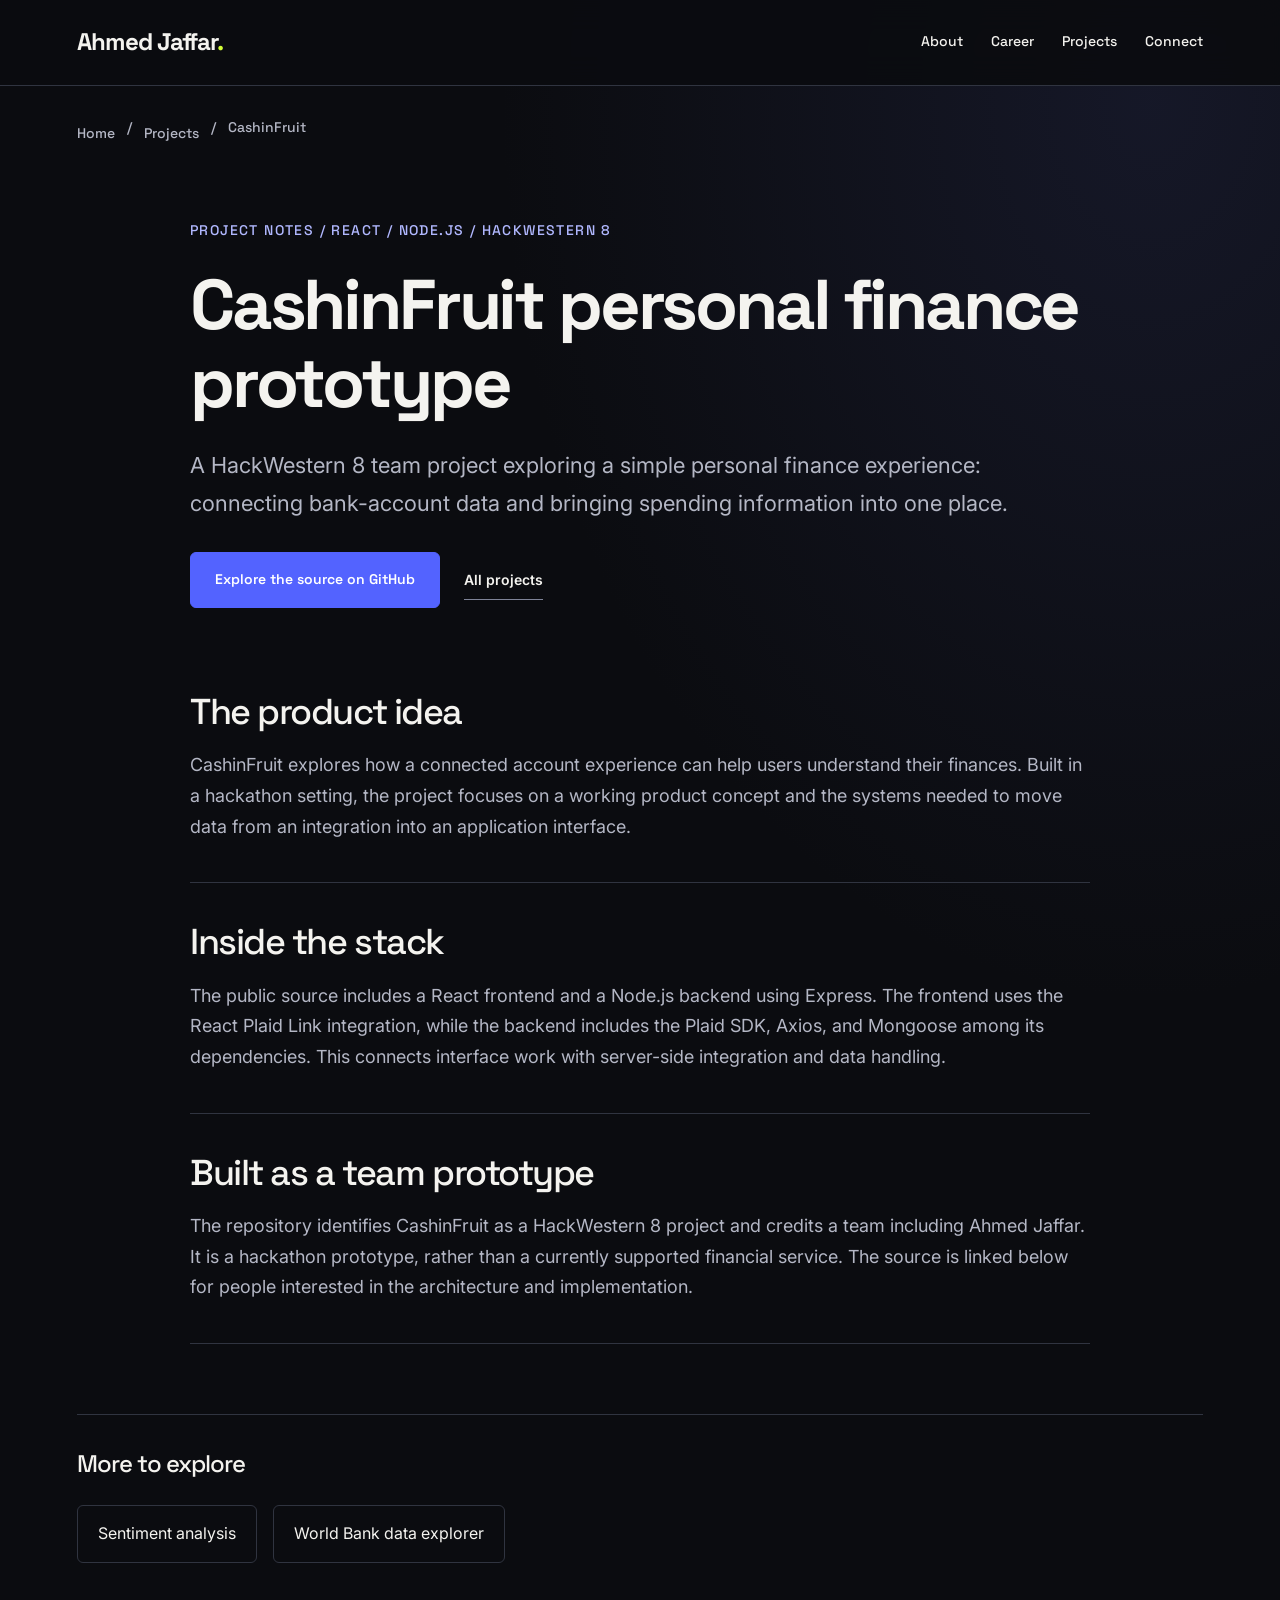
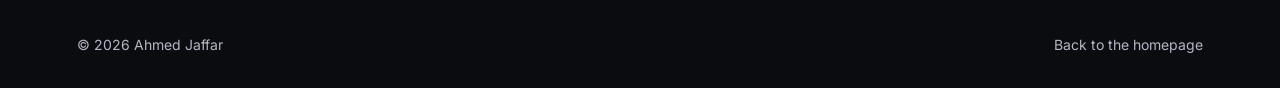
==== projects/cashinfruit/index.html @ 58f618be "Sync published project notes and shareable career timeline" ====
<!doctype html><html lang="en"><head>
<meta charset="utf-8">
<meta name="viewport" content="width=device-width,initial-scale=1">
<title>CashinFruit personal finance prototype | Ahmed Jaffar</title>
<meta name="description" content="Explore CashinFruit, Ahmed Jaffar’s HackWestern 8 team project: a personal finance prototype built with React, Node.js, Express, and Plaid.">
<meta name="theme-color" content="#0b0c10">
<link rel="canonical" href="https://ahmedjaffar.ca/projects/cashinfruit/">

<meta property="og:type" content="website">
<meta property="og:site_name" content="Ahmed Jaffar">
<meta property="og:locale" content="en_CA">
<meta property="og:title" content="CashinFruit personal finance prototype | Ahmed Jaffar">
<meta property="og:description" content="Explore CashinFruit, Ahmed Jaffar’s HackWestern 8 team project: a personal finance prototype built with React, Node.js, Express, and Plaid.">
<meta property="og:url" content="https://ahmedjaffar.ca/projects/cashinfruit/">
<meta property="og:image" content="https://ahmedjaffar.ca/og-image.jpg">
<meta property="og:image:width" content="1200">
<meta property="og:image:height" content="630">
<meta property="og:image:alt" content="Ahmed Jaffar personal website">
<meta name="twitter:image:alt" content="Ahmed Jaffar personal website">
<meta name="twitter:card" content="summary_large_image">
<meta name="twitter:title" content="CashinFruit personal finance prototype | Ahmed Jaffar">
<meta name="twitter:description" content="Explore CashinFruit, Ahmed Jaffar’s HackWestern 8 team project: a personal finance prototype built with React, Node.js, Express, and Plaid.">
<meta name="twitter:image" content="https://ahmedjaffar.ca/og-image.jpg">

<link rel="preconnect" href="https://fonts.googleapis.com">
<link rel="preconnect" href="https://fonts.gstatic.com" crossorigin>
<link rel="stylesheet" href="https://fonts.googleapis.com/css2?family=Space+Grotesk:wght@500;700&family=Inter:wght@400;500;600&display=swap">
<link rel="stylesheet" href="/styles.css">

<link rel="icon" type="image/svg+xml" href="data:image/svg+xml,%3Csvg%20xmlns%3D%22http%3A//www.w3.org/2000/svg%22%20viewBox%3D%220%200%2064%2064%22%3E%3Crect%20width%3D%2264%22%20height%3D%2264%22%20rx%3D%2212%22%20fill%3D%22%23183b38%22/%3E%3Ctext%20x%3D%2232%22%20y%3D%2243%22%20text-anchor%3D%22middle%22%20font-family%3D%22Georgia%22%20font-size%3D%2234%22%20fill%3D%22%23fff%22%3Eaj%3C/text%3E%3C/svg%3E">


<noscript><style>.reveal{opacity:1!important;transform:none!important}</style></noscript>

<script type="application/ld+json">{
  "@context": "https://schema.org",
  "@graph": [
    {
      "@type": "WebPage",
      "@id": "https://ahmedjaffar.ca/projects/cashinfruit/#page",
      "url": "https://ahmedjaffar.ca/projects/cashinfruit/",
      "name": "CashinFruit personal finance prototype | Ahmed Jaffar",
      "description": "Explore CashinFruit, Ahmed Jaffar\u2019s HackWestern 8 team project: a personal finance prototype built with React, Node.js, Express, and Plaid.",
      "inLanguage": "en",
      "isPartOf": {
        "@id": "https://ahmedjaffar.ca/#website"
      },
      "mainEntity": {
        "@id": "https://ahmedjaffar.ca/projects/cashinfruit/#source"
      },
      "breadcrumb": {
        "@id": "https://ahmedjaffar.ca/projects/cashinfruit/#breadcrumbs"
      }
    },
    {
      "@type": "SoftwareSourceCode",
      "@id": "https://ahmedjaffar.ca/projects/cashinfruit/#source",
      "name": "CashinFruit personal finance prototype",
      "description": "A HackWestern 8 team project exploring a simple personal finance experience: connecting bank-account data and bringing spending information into one place.",
      "url": "https://ahmedjaffar.ca/projects/cashinfruit/",
      "codeRepository": "https://github.com/Ajaffar1/CashinFruit",
      "programmingLanguage": "JavaScript"
    },
    {
      "@type": "BreadcrumbList",
      "@id": "https://ahmedjaffar.ca/projects/cashinfruit/#breadcrumbs",
      "itemListElement": [
        {
          "@type": "ListItem",
          "position": 1,
          "name": "Ahmed Jaffar",
          "item": "https://ahmedjaffar.ca/"
        },
        {
          "@type": "ListItem",
          "position": 2,
          "name": "CashinFruit",
          "item": "https://ahmedjaffar.ca/projects/cashinfruit/"
        }
      ]
    }
  ]
}</script></head><body class="project-page">
<a class="skip" href="#main-content">Skip to content</a>
<header class="site-header"><a class="brand" href="/">Ahmed Jaffar<span>.</span></a><nav aria-label="Main navigation"><a href="/#about">About</a><a href="/#work">Career</a><a href="/#projects">Projects</a><a href="/#connect">Connect</a></nav></header>
<main id="main-content"><nav class="breadcrumbs" aria-label="Breadcrumb"><a href="/">Home</a><span aria-hidden="true">/</span><a href="/#projects">Projects</a><span aria-hidden="true">/</span><span aria-current="page">CashinFruit</span></nav>
<article class="project-detail"><div class="eyebrow">Project notes / React / Node.js / HackWestern 8</div><h1>CashinFruit personal finance prototype</h1><p class="project-lead">A HackWestern 8 team project exploring a simple personal finance experience: connecting bank-account data and bringing spending information into one place.</p><div class="actions"><a class="button" href="https://github.com/Ajaffar1/CashinFruit" target="_blank" rel="noopener">Explore the source on GitHub</a><a href="/#projects">All projects</a></div><section class="project-note"><h2>The product idea</h2><p>CashinFruit explores how a connected account experience can help users understand their finances. Built in a hackathon setting, the project focuses on a working product concept and the systems needed to move data from an integration into an application interface.</p></section><section class="project-note"><h2>Inside the stack</h2><p>The public source includes a React frontend and a Node.js backend using Express. The frontend uses the React Plaid Link integration, while the backend includes the Plaid SDK, Axios, and Mongoose among its dependencies. This connects interface work with server-side integration and data handling.</p></section><section class="project-note"><h2>Built as a team prototype</h2><p>The repository identifies CashinFruit as a HackWestern 8 project and credits a team including Ahmed Jaffar. It is a hackathon prototype, rather than a currently supported financial service. The source is linked below for people interested in the architecture and implementation.</p></section></article>
<aside class="related-projects" aria-label="More project notes"><h2>More to explore</h2><div><a href="/projects/sentiment-analysis/">Sentiment analysis</a><a href="/projects/world-bank-data-explorer/">World Bank data explorer</a></div></aside></main><footer><span>© 2026 Ahmed Jaffar</span><a href="/">Back to the homepage</a></footer></body></html>
---- styles.css ----
:root{--ink:#f4f3ef;--paper:#0b0c10;--muted:#b4b7c5;--line:#303440;--blue:#5363ff;--lime:#d4ff38;--panel:#151821}*{box-sizing:border-box}html{scroll-behavior:smooth;scroll-padding-top:110px}body{margin:0;background:var(--paper);color:var(--ink);font:1rem/1.7 Inter,Arial,sans-serif;background-image:radial-gradient(ellipse at 90% 6%,#25294b66,transparent 40%)}[hidden]{display:none!important}a{color:inherit;text-decoration:none}button{font:inherit;cursor:pointer}a:focus-visible,button:focus-visible,summary:focus-visible{outline:3px solid var(--lime);outline-offset:5px}header,main,footer{max-width:1440px;margin:auto;padding-inline:6%}.site-header{position:sticky;top:0;z-index:20;background:#0b0c10f2;backdrop-filter:blur(16px);display:flex;justify-content:space-between;align-items:center;gap:24px;padding-block:22px;border-bottom:1px solid var(--line)}.brand,h1,h2,h3,.chapter-year,.chapter-title,.eyebrow,.hero-tag,nav,.button{font-family:'Space Grotesk',Inter,Arial,sans-serif}.brand{font-weight:700;font-size:1.5rem;letter-spacing:-1px}.brand span{color:var(--lime)}nav{display:flex;gap:28px;font-size:.875rem;font-weight:500}nav a{padding-block:6px;border-bottom:2px solid transparent;transition:color .2s,border-color .2s}nav a:hover,nav a[aria-current]{color:var(--lime);border-color:var(--lime)}.hero{display:grid;grid-template-columns:1.4fr 1fr;gap:64px;align-items:center;padding-block:76px 90px}.hero>div{min-width:0}.eyebrow{font-size:.875rem;text-transform:uppercase;letter-spacing:.1em;color:#b1b8ff;font-weight:500}.dot{display:none}h1{font-size:clamp(5rem,10vw,9rem);font-weight:700;line-height:.97;letter-spacing:-.06em;margin:26px 0 32px}h1 em{font-style:normal;color:var(--lime);text-shadow:3px 3px 0 #3545bb}.hero-tag{display:inline-block;color:var(--lime);font-size:1rem;border-left:2px solid var(--lime);padding-left:12px;margin-bottom:20px}.intro{max-width:540px;color:var(--muted);font-size:1.125rem;line-height:1.8}.actions{display:flex;flex-wrap:wrap;gap:24px;align-items:center;margin-top:30px;font-size:.875rem;font-weight:600}.actions>a:not(.button){padding-block:8px;border-bottom:1px solid #7e8397}.button{display:inline-block;background:var(--blue);color:#fff;padding:15px 24px;border:1px solid var(--blue);border-radius:6px;transition:transform .2s,box-shadow .2s}.button:hover{transform:translateY(-3px);box-shadow:0 10px 28px #5263ff44}.portrait{position:relative;background:#181b24;border:1px solid #464b5e;padding:12px;transform:rotate(2deg);box-shadow:12px 12px 0 #5363ff;margin-right:12px}.portrait:before{content:'';position:absolute;inset:-12px 12px 12px -12px;border:1px solid #d4ff3855;z-index:-1;transform:rotate(-4deg)}.portrait img{display:block;width:100%;height:auto;aspect-ratio:4/5;object-fit:cover;object-position:center 30%}.caption{padding:16px 4px 4px;display:flex;justify-content:space-between;gap:12px;align-items:center;font-size:.75rem;line-height:1.5;color:var(--muted)}.caption strong{color:var(--ink);font-size:1.125rem;display:block}.strip{border-block:1px solid var(--line);display:flex;justify-content:space-between;align-items:center;flex-wrap:wrap;gap:20px;padding:28px 0;font-size:.875rem;letter-spacing:.12em}.strip span:nth-child(even){font-size:1.5rem;color:var(--lime)}section{padding:90px 0;border-bottom:1px solid var(--line);scroll-margin-top:24px}.section-head{display:grid;grid-template-columns:1fr 2.2fr;gap:60px}.section-head>.eyebrow{padding-top:8px}h2{font-size:clamp(2.375rem,4.4vw,4rem);font-weight:500;line-height:1.1;letter-spacing:-.04em;margin:0 0 28px}p{margin-top:0}.section-copy{color:var(--muted);font-size:1.125rem;max-width:750px}.areas{display:grid;grid-template-columns:repeat(3,1fr);gap:20px;margin-top:44px}.area{padding:28px;background:var(--panel);border:1px solid #343a4b;border-radius:8px;transition:transform .2s,border-color .2s}.area:nth-child(2){background:#1d1723;border-color:#483348}.area:nth-child(3){background:#171e16;border-color:#364432}.area:hover{transform:translateY(-4px);border-color:var(--lime)}.num{font-size:.875rem;color:var(--lime)}h3{font-size:1.5rem;line-height:1.3;font-weight:500;margin:25px 0 14px}.area p{color:var(--muted);margin-bottom:0}.timeline-tools,.project-tools{display:flex;justify-content:space-between;align-items:center;gap:20px;flex-wrap:wrap;margin-top:40px}.year-nav,.project-filters{display:flex;flex-wrap:wrap;gap:8px}.timeline-tools button,.project-filters button{padding:10px 16px;font-size:.875rem;background:var(--panel);color:var(--muted);border:1px solid #444b60;border-radius:6px;transition:background .2s,color .2s}.timeline-tools button:hover,.project-filters button:hover{border-color:var(--lime);color:var(--ink)}.year-nav button[aria-expanded="true"],.project-filters button[aria-pressed="true"]{background:var(--lime);color:var(--paper);border-color:var(--lime)}.timeline-tools .expand-timeline{background:transparent;color:var(--ink)}.timeline{margin-top:24px;position:relative}.chapter{border-top:1px solid var(--line);scroll-margin-top:120px}.chapter:last-child{border-bottom:1px solid var(--line)}.chapter summary{display:grid;grid-template-columns:140px 1fr 40px;gap:24px;align-items:center;padding:30px 20px;cursor:pointer;list-style:none;border-radius:4px}.chapter summary::-webkit-details-marker{display:none}.chapter summary:hover{background:#181d2a}.chapter-year{font-size:1.75rem;color:#939bb5;font-weight:500}.chapter-year>span{display:block;width:fit-content;font-size:.75rem;letter-spacing:.05em;padding:2px 8px;margin-top:6px;background:var(--lime);color:var(--paper);border-radius:3px}.chapter-title{font-size:1.75rem;font-weight:500;line-height:1.3;letter-spacing:-.025em}.chapter-title small{display:block;font:400 .875rem/1.7 Inter,Arial,sans-serif;color:var(--muted);margin-top:8px}.chapter-toggle{font-size:1.875rem;color:var(--lime);text-align:center;transition:transform .2s}.chapter[open]{background:#111622;border-left:2px solid var(--lime)}.chapter[open] .chapter-year{color:var(--lime)}.chapter[open] .chapter-toggle{transform:rotate(45deg)}.chapter-body{margin-left:184px;padding:0 48px 30px 0;max-width:880px;color:#c2c6d3;font-size:1.0625rem}.chapter-tags{display:flex;gap:8px;flex-wrap:wrap}.chapter-tags span{font-size:.875rem;color:#bec6ff;border:1px solid #394365;border-radius:4px;padding:4px 10px}.project-count{font-size:.875rem;color:var(--muted);margin:0}.projects{margin-top:22px}.project{display:grid;grid-template-columns:40px 1fr 75px;gap:20px;align-items:center;border-top:1px solid var(--line);padding:30px 16px;transition:background .2s}.project:last-child{border-bottom:1px solid var(--line)}.project:hover{background:#161d2a}.project h3{margin:7px 0 0;font-size:1.75rem;letter-spacing:-.025em}.project-stack{color:#a7b1e1;font-size:.875rem}.project p{font-size:1rem;color:var(--muted);margin:8px 0 0;max-width:700px}.project-cta{font-size:.875rem;color:var(--lime)}.contact{background:linear-gradient(120deg,#303dde,#4454ed);color:white;padding:60px;margin:75px 0 35px;border:1px solid #7782ff;border-radius:8px 60px 8px 8px;box-shadow:8px 8px 0 var(--lime)}.contact .eyebrow{color:var(--lime)}.contact .button{background:var(--lime);color:var(--paper);border-color:var(--lime)}.contact h2{font-size:clamp(2.5rem,5vw,4.5rem);margin-top:24px;max-width:900px}.contact p{color:#e6e9ff;font-size:1.125rem}footer{font-size:.875rem;color:var(--muted);display:flex;justify-content:space-between;gap:24px;padding-block:10px 32px}.skip{position:absolute;left:-9999px}.skip:focus{left:20px;top:10px;z-index:50;background:var(--paper);padding:12px}.reveal{opacity:1}.reveal.in-view{animation:revealIn .55s ease}@keyframes revealIn{from{transform:translateY(16px)}to{transform:translateY(0)}}@media(max-width:900px){.hero{gap:32px}.section-head{grid-template-columns:1fr;gap:24px}.areas{gap:14px}.area{padding:24px}}@media(max-width:640px){.site-header{flex-wrap:wrap;gap:12px;padding-block:15px}.brand{font-size:1.25rem}nav{gap:20px}html{scroll-padding-top:130px}.hero{grid-template-columns:1fr;padding-block:42px 60px;gap:32px}h1{font-size:clamp(4.75rem,22vw,7.5rem)}.portrait{max-width:350px;width:90%;margin:14px auto;box-shadow:8px 8px 0 var(--blue)}.strip{justify-content:center;gap:12px;font-size:.875rem;letter-spacing:0}.strip span:nth-child(even){font-size:1rem}section{padding-block:56px}.areas{grid-template-columns:1fr}.chapter summary{grid-template-columns:64px 1fr 24px;gap:12px;padding:24px 10px}.chapter-year,.chapter-title{font-size:1.375rem}.chapter-body{margin-left:86px;padding:0 18px 28px 0;font-size:1rem}.chapter{scroll-margin-top:145px}.chapter-tags span{font-size:.875rem}.project{grid-template-columns:24px 1fr;gap:12px}.project-cta{grid-column:2}.project h3{font-size:1.375rem;overflow-wrap:anywhere}.timeline-tools,.project-tools{margin-top:26px;gap:14px}.contact{padding:30px 24px;margin-top:48px;border-radius:6px 36px 6px 6px;box-shadow:5px 5px 0 var(--lime)}.contact h2{font-size:2.5rem}.actions{gap:18px}footer{flex-wrap:wrap}}
@media(prefers-reduced-motion:reduce){html{scroll-behavior:auto}*,*:before,*:after{transition:none!important;animation:none!important}}
/* Keep enlarged text within the viewport without clipping content. */
nav{flex-wrap:wrap}.section-head>*{min-width:0}.chapter-title{min-width:0;overflow-wrap:anywhere}.chapter-toggle{line-height:1}h2,.eyebrow{overflow-wrap:anywhere}@media(max-width:640px){h1{font-size:clamp(3rem,22vw,7.5rem)}}
.reading-progress{position:fixed;top:0;left:0;right:0;height:3px;z-index:30;pointer-events:none}.reading-progress span{display:block;height:100%;background:var(--lime);transform:scaleX(0);transform-origin:left}.area{position:relative;overflow:hidden}.area:before{content:'';position:absolute;inset:0;pointer-events:none;background:radial-gradient(240px circle at var(--pointer-x,50%) var(--pointer-y,0%),#d4ff3814,transparent 70%);opacity:0;transition:opacity .2s}.area:hover:before{opacity:1}.project{position:relative}.project:before{content:'';position:absolute;inset:12px auto 12px 0;width:2px;background:var(--lime);transform:scaleY(0);transition:transform .2s}.project:hover:before,.project:focus-visible:before{transform:scaleY(1)}.project-cta{width:95px}.chapter-permalink{display:inline-block;font-size:.875rem;color:#aeb9fa;margin-top:20px;border-bottom:1px solid #414b70}.chapter-permalink:hover{color:var(--lime)}.year-nav button{min-width:66px}.project-detail{max-width:900px;margin:0 auto 70px}.breadcrumbs{display:flex;gap:12px;flex-wrap:wrap;padding-block:30px;font-size:.875rem;color:var(--muted)}.breadcrumbs a:hover{color:var(--lime)}.project-detail>.eyebrow{margin-top:35px}.project-detail h1{font-size:clamp(2.5rem,5.5vw,5rem);letter-spacing:-.045em;line-height:1.1;overflow-wrap:anywhere;margin-block:25px}.project-lead{font-size:clamp(1.125rem,1.8vw,1.375rem);color:var(--muted);max-width:830px}.project-note{padding-block:40px}.project-note:first-of-type{margin-top:45px}.project-note h2{font-size:clamp(1.75rem,3vw,2.25rem);margin-bottom:18px}.project-note p{font-size:1.125rem;color:var(--muted);margin-bottom:0}.related-projects{border-top:1px solid var(--line);padding-block:36px 60px}.related-projects h2{font-size:1.5rem}.related-projects>div{display:flex;flex-wrap:wrap;gap:16px}.related-projects a{border:1px solid var(--line);padding:14px 20px;border-radius:6px;font-size:1rem}.related-projects a:hover{border-color:var(--lime);color:var(--lime)}@media(max-width:640px){.project-detail{margin-bottom:40px}.project-detail>.eyebrow{margin-top:10px}.project-detail h1{font-size:clamp(2rem,8vw,3.5rem)}.project-note{padding-block:32px}.project-cta{width:auto}.year-nav{gap:6px}.year-nav button{min-width:0;padding:10px 14px}.breadcrumbs{row-gap:8px}}@media(prefers-reduced-motion:reduce){.area:before{display:none}}
@media(min-width:641px){.project{grid-template-columns:40px 1fr 105px}}
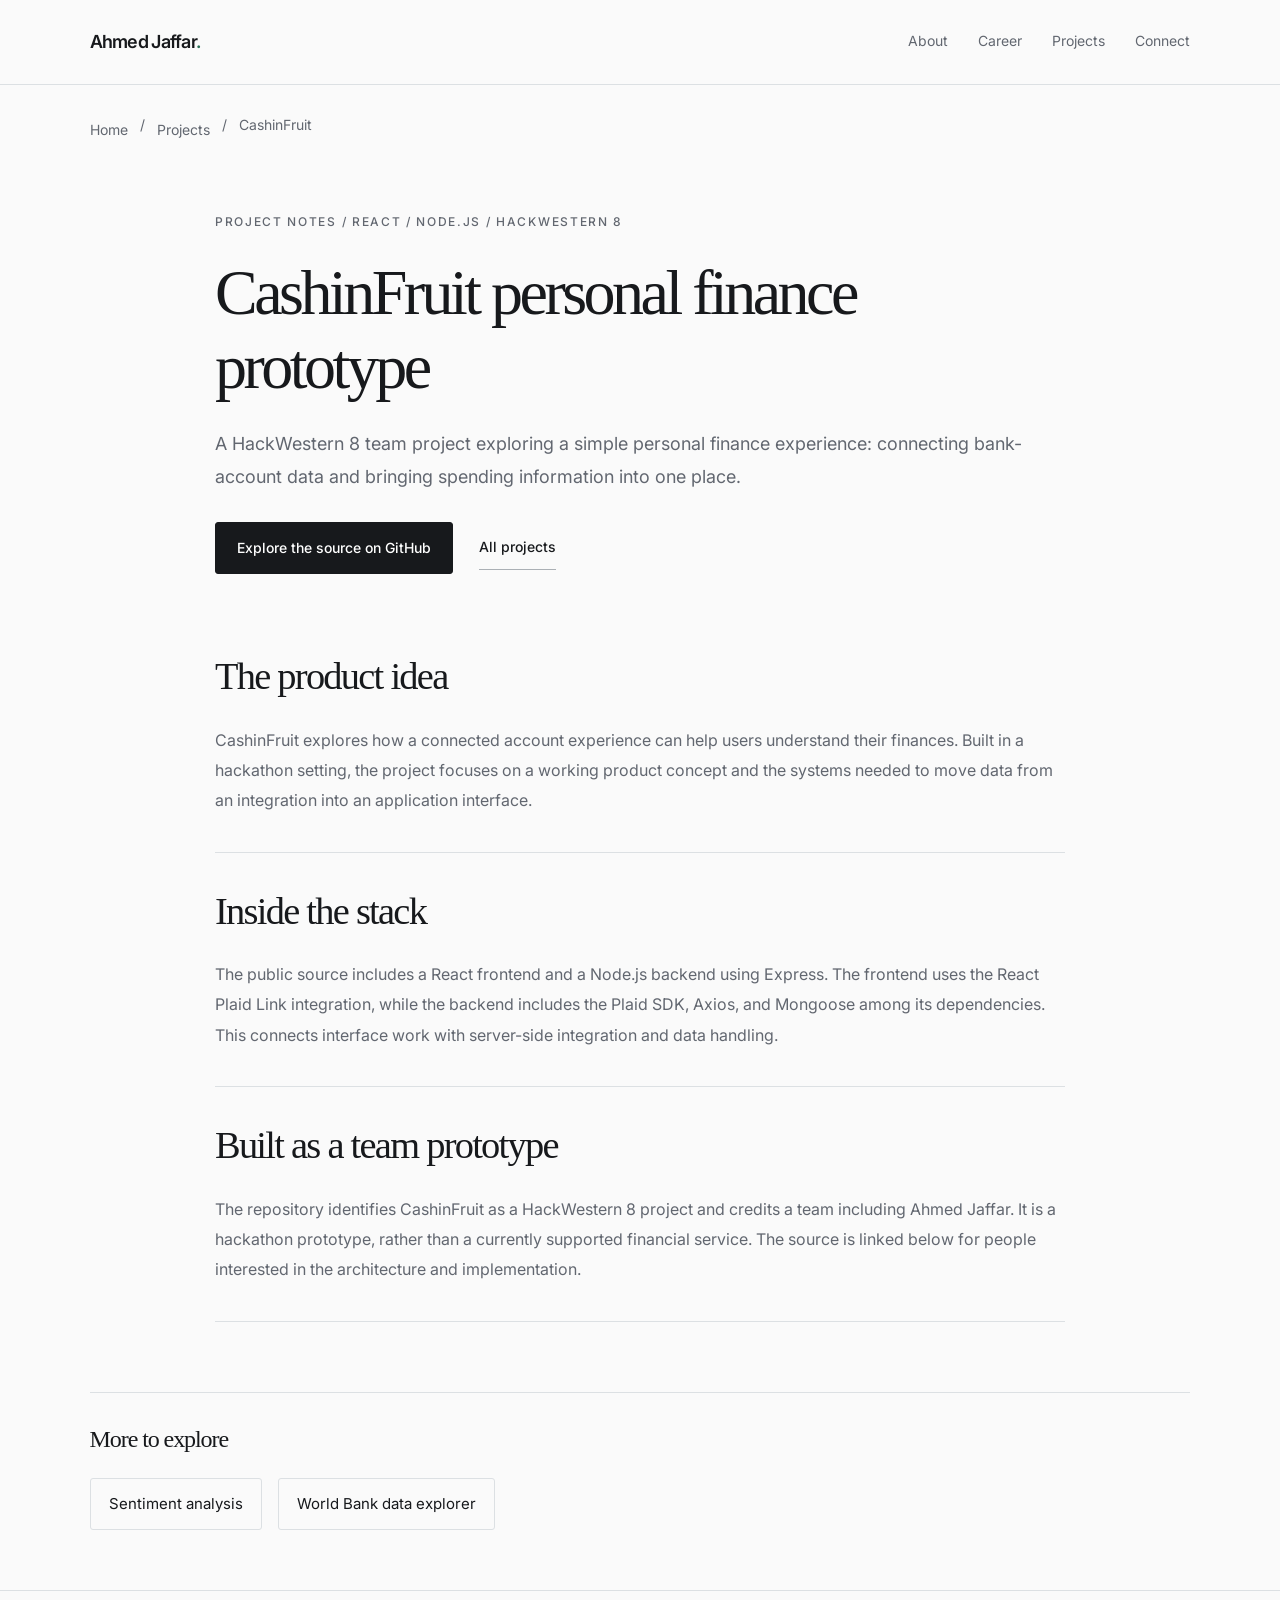
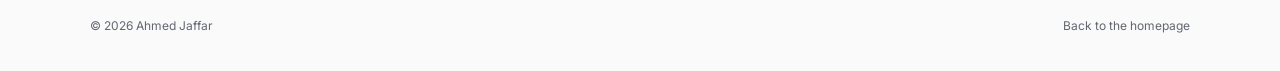
==== commit badf37f0: "Sync published cohesive editorial website redesign" ====
--- a/projects/cashinfruit/index.html
+++ b/projects/cashinfruit/index.html
@@ -3,7 +3,7 @@
 <meta name="viewport" content="width=device-width,initial-scale=1">
 <title>CashinFruit personal finance prototype | Ahmed Jaffar</title>
 <meta name="description" content="Explore CashinFruit, Ahmed Jaffar’s HackWestern 8 team project: a personal finance prototype built with React, Node.js, Express, and Plaid.">
-<meta name="theme-color" content="#0b0c10">
+<meta name="theme-color" content="#fafafa">
 <link rel="canonical" href="https://ahmedjaffar.ca/projects/cashinfruit/">
 
 <meta property="og:type" content="website">
@@ -27,7 +27,10 @@
 <link rel="stylesheet" href="https://fonts.googleapis.com/css2?family=Space+Grotesk:wght@500;700&family=Inter:wght@400;500;600&display=swap">
 <link rel="stylesheet" href="/styles.css">
 
-<link rel="icon" type="image/svg+xml" href="data:image/svg+xml,%3Csvg%20xmlns%3D%22http%3A//www.w3.org/2000/svg%22%20viewBox%3D%220%200%2064%2064%22%3E%3Crect%20width%3D%2264%22%20height%3D%2264%22%20rx%3D%2212%22%20fill%3D%22%23183b38%22/%3E%3Ctext%20x%3D%2232%22%20y%3D%2243%22%20text-anchor%3D%22middle%22%20font-family%3D%22Georgia%22%20font-size%3D%2234%22%20fill%3D%22%23fff%22%3Eaj%3C/text%3E%3C/svg%3E">
+<link rel="icon" href="/favicon.ico" sizes="any">
+<link rel="icon" type="image/svg+xml" href="/favicon.svg">
+<link rel="icon" type="image/png" sizes="96x96" href="/favicon-96.png">
+<link rel="apple-touch-icon" sizes="180x180" href="/apple-touch-icon.png">
 
 
 <noscript><style>.reveal{opacity:1!important;transform:none!important}</style></noscript>
--- a/styles.css
+++ b/styles.css
@@ -1,6 +1,3 @@
-:root{--ink:#f4f3ef;--paper:#0b0c10;--muted:#b4b7c5;--line:#303440;--blue:#5363ff;--lime:#d4ff38;--panel:#151821}*{box-sizing:border-box}html{scroll-behavior:smooth;scroll-padding-top:110px}body{margin:0;background:var(--paper);color:var(--ink);font:1rem/1.7 Inter,Arial,sans-serif;background-image:radial-gradient(ellipse at 90% 6%,#25294b66,transparent 40%)}[hidden]{display:none!important}a{color:inherit;text-decoration:none}button{font:inherit;cursor:pointer}a:focus-visible,button:focus-visible,summary:focus-visible{outline:3px solid var(--lime);outline-offset:5px}header,main,footer{max-width:1440px;margin:auto;padding-inline:6%}.site-header{position:sticky;top:0;z-index:20;background:#0b0c10f2;backdrop-filter:blur(16px);display:flex;justify-content:space-between;align-items:center;gap:24px;padding-block:22px;border-bottom:1px solid var(--line)}.brand,h1,h2,h3,.chapter-year,.chapter-title,.eyebrow,.hero-tag,nav,.button{font-family:'Space Grotesk',Inter,Arial,sans-serif}.brand{font-weight:700;font-size:1.5rem;letter-spacing:-1px}.brand span{color:var(--lime)}nav{display:flex;gap:28px;font-size:.875rem;font-weight:500}nav a{padding-block:6px;border-bottom:2px solid transparent;transition:color .2s,border-color .2s}nav a:hover,nav a[aria-current]{color:var(--lime);border-color:var(--lime)}.hero{display:grid;grid-template-columns:1.4fr 1fr;gap:64px;align-items:center;padding-block:76px 90px}.hero>div{min-width:0}.eyebrow{font-size:.875rem;text-transform:uppercase;letter-spacing:.1em;color:#b1b8ff;font-weight:500}.dot{display:none}h1{font-size:clamp(5rem,10vw,9rem);font-weight:700;line-height:.97;letter-spacing:-.06em;margin:26px 0 32px}h1 em{font-style:normal;color:var(--lime);text-shadow:3px 3px 0 #3545bb}.hero-tag{display:inline-block;color:var(--lime);font-size:1rem;border-left:2px solid var(--lime);padding-left:12px;margin-bottom:20px}.intro{max-width:540px;color:var(--muted);font-size:1.125rem;line-height:1.8}.actions{display:flex;flex-wrap:wrap;gap:24px;align-items:center;margin-top:30px;font-size:.875rem;font-weight:600}.actions>a:not(.button){padding-block:8px;border-bottom:1px solid #7e8397}.button{display:inline-block;background:var(--blue);color:#fff;padding:15px 24px;border:1px solid var(--blue);border-radius:6px;transition:transform .2s,box-shadow .2s}.button:hover{transform:translateY(-3px);box-shadow:0 10px 28px #5263ff44}.portrait{position:relative;background:#181b24;border:1px solid #464b5e;padding:12px;transform:rotate(2deg);box-shadow:12px 12px 0 #5363ff;margin-right:12px}.portrait:before{content:'';position:absolute;inset:-12px 12px 12px -12px;border:1px solid #d4ff3855;z-index:-1;transform:rotate(-4deg)}.portrait img{display:block;width:100%;height:auto;aspect-ratio:4/5;object-fit:cover;object-position:center 30%}.caption{padding:16px 4px 4px;display:flex;justify-content:space-between;gap:12px;align-items:center;font-size:.75rem;line-height:1.5;color:var(--muted)}.caption strong{color:var(--ink);font-size:1.125rem;display:block}.strip{border-block:1px solid var(--line);display:flex;justify-content:space-between;align-items:center;flex-wrap:wrap;gap:20px;padding:28px 0;font-size:.875rem;letter-spacing:.12em}.strip span:nth-child(even){font-size:1.5rem;color:var(--lime)}section{padding:90px 0;border-bottom:1px solid var(--line);scroll-margin-top:24px}.section-head{display:grid;grid-template-columns:1fr 2.2fr;gap:60px}.section-head>.eyebrow{padding-top:8px}h2{font-size:clamp(2.375rem,4.4vw,4rem);font-weight:500;line-height:1.1;letter-spacing:-.04em;margin:0 0 28px}p{margin-top:0}.section-copy{color:var(--muted);font-size:1.125rem;max-width:750px}.areas{display:grid;grid-template-columns:repeat(3,1fr);gap:20px;margin-top:44px}.area{padding:28px;background:var(--panel);border:1px solid #343a4b;border-radius:8px;transition:transform .2s,border-color .2s}.area:nth-child(2){background:#1d1723;border-color:#483348}.area:nth-child(3){background:#171e16;border-color:#364432}.area:hover{transform:translateY(-4px);border-color:var(--lime)}.num{font-size:.875rem;color:var(--lime)}h3{font-size:1.5rem;line-height:1.3;font-weight:500;margin:25px 0 14px}.area p{color:var(--muted);margin-bottom:0}.timeline-tools,.project-tools{display:flex;justify-content:space-between;align-items:center;gap:20px;flex-wrap:wrap;margin-top:40px}.year-nav,.project-filters{display:flex;flex-wrap:wrap;gap:8px}.timeline-tools button,.project-filters button{padding:10px 16px;font-size:.875rem;background:var(--panel);color:var(--muted);border:1px solid #444b60;border-radius:6px;transition:background .2s,color .2s}.timeline-tools button:hover,.project-filters button:hover{border-color:var(--lime);color:var(--ink)}.year-nav button[aria-expanded="true"],.project-filters button[aria-pressed="true"]{background:var(--lime);color:var(--paper);border-color:var(--lime)}.timeline-tools .expand-timeline{background:transparent;color:var(--ink)}.timeline{margin-top:24px;position:relative}.chapter{border-top:1px solid var(--line);scroll-margin-top:120px}.chapter:last-child{border-bottom:1px solid var(--line)}.chapter summary{display:grid;grid-template-columns:140px 1fr 40px;gap:24px;align-items:center;padding:30px 20px;cursor:pointer;list-style:none;border-radius:4px}.chapter summary::-webkit-details-marker{display:none}.chapter summary:hover{background:#181d2a}.chapter-year{font-size:1.75rem;color:#939bb5;font-weight:500}.chapter-year>span{display:block;width:fit-content;font-size:.75rem;letter-spacing:.05em;padding:2px 8px;margin-top:6px;background:var(--lime);color:var(--paper);border-radius:3px}.chapter-title{font-size:1.75rem;font-weight:500;line-height:1.3;letter-spacing:-.025em}.chapter-title small{display:block;font:400 .875rem/1.7 Inter,Arial,sans-serif;color:var(--muted);margin-top:8px}.chapter-toggle{font-size:1.875rem;color:var(--lime);text-align:center;transition:transform .2s}.chapter[open]{background:#111622;border-left:2px solid var(--lime)}.chapter[open] .chapter-year{color:var(--lime)}.chapter[open] .chapter-toggle{transform:rotate(45deg)}.chapter-body{margin-left:184px;padding:0 48px 30px 0;max-width:880px;color:#c2c6d3;font-size:1.0625rem}.chapter-tags{display:flex;gap:8px;flex-wrap:wrap}.chapter-tags span{font-size:.875rem;color:#bec6ff;border:1px solid #394365;border-radius:4px;padding:4px 10px}.project-count{font-size:.875rem;color:var(--muted);margin:0}.projects{margin-top:22px}.project{display:grid;grid-template-columns:40px 1fr 75px;gap:20px;align-items:center;border-top:1px solid var(--line);padding:30px 16px;transition:background .2s}.project:last-child{border-bottom:1px solid var(--line)}.project:hover{background:#161d2a}.project h3{margin:7px 0 0;font-size:1.75rem;letter-spacing:-.025em}.project-stack{color:#a7b1e1;font-size:.875rem}.project p{font-size:1rem;color:var(--muted);margin:8px 0 0;max-width:700px}.project-cta{font-size:.875rem;color:var(--lime)}.contact{background:linear-gradient(120deg,#303dde,#4454ed);color:white;padding:60px;margin:75px 0 35px;border:1px solid #7782ff;border-radius:8px 60px 8px 8px;box-shadow:8px 8px 0 var(--lime)}.contact .eyebrow{color:var(--lime)}.contact .button{background:var(--lime);color:var(--paper);border-color:var(--lime)}.contact h2{font-size:clamp(2.5rem,5vw,4.5rem);margin-top:24px;max-width:900px}.contact p{color:#e6e9ff;font-size:1.125rem}footer{font-size:.875rem;color:var(--muted);display:flex;justify-content:space-between;gap:24px;padding-block:10px 32px}.skip{position:absolute;left:-9999px}.skip:focus{left:20px;top:10px;z-index:50;background:var(--paper);padding:12px}.reveal{opacity:1}.reveal.in-view{animation:revealIn .55s ease}@keyframes revealIn{from{transform:translateY(16px)}to{transform:translateY(0)}}@media(max-width:900px){.hero{gap:32px}.section-head{grid-template-columns:1fr;gap:24px}.areas{gap:14px}.area{padding:24px}}@media(max-width:640px){.site-header{flex-wrap:wrap;gap:12px;padding-block:15px}.brand{font-size:1.25rem}nav{gap:20px}html{scroll-padding-top:130px}.hero{grid-template-columns:1fr;padding-block:42px 60px;gap:32px}h1{font-size:clamp(4.75rem,22vw,7.5rem)}.portrait{max-width:350px;width:90%;margin:14px auto;box-shadow:8px 8px 0 var(--blue)}.strip{justify-content:center;gap:12px;font-size:.875rem;letter-spacing:0}.strip span:nth-child(even){font-size:1rem}section{padding-block:56px}.areas{grid-template-columns:1fr}.chapter summary{grid-template-columns:64px 1fr 24px;gap:12px;padding:24px 10px}.chapter-year,.chapter-title{font-size:1.375rem}.chapter-body{margin-left:86px;padding:0 18px 28px 0;font-size:1rem}.chapter{scroll-margin-top:145px}.chapter-tags span{font-size:.875rem}.project{grid-template-columns:24px 1fr;gap:12px}.project-cta{grid-column:2}.project h3{font-size:1.375rem;overflow-wrap:anywhere}.timeline-tools,.project-tools{margin-top:26px;gap:14px}.contact{padding:30px 24px;margin-top:48px;border-radius:6px 36px 6px 6px;box-shadow:5px 5px 0 var(--lime)}.contact h2{font-size:2.5rem}.actions{gap:18px}footer{flex-wrap:wrap}}
-@media(prefers-reduced-motion:reduce){html{scroll-behavior:auto}*,*:before,*:after{transition:none!important;animation:none!important}}
-/* Keep enlarged text within the viewport without clipping content. */
-nav{flex-wrap:wrap}.section-head>*{min-width:0}.chapter-title{min-width:0;overflow-wrap:anywhere}.chapter-toggle{line-height:1}h2,.eyebrow{overflow-wrap:anywhere}@media(max-width:640px){h1{font-size:clamp(3rem,22vw,7.5rem)}}
-.reading-progress{position:fixed;top:0;left:0;right:0;height:3px;z-index:30;pointer-events:none}.reading-progress span{display:block;height:100%;background:var(--lime);transform:scaleX(0);transform-origin:left}.area{position:relative;overflow:hidden}.area:before{content:'';position:absolute;inset:0;pointer-events:none;background:radial-gradient(240px circle at var(--pointer-x,50%) var(--pointer-y,0%),#d4ff3814,transparent 70%);opacity:0;transition:opacity .2s}.area:hover:before{opacity:1}.project{position:relative}.project:before{content:'';position:absolute;inset:12px auto 12px 0;width:2px;background:var(--lime);transform:scaleY(0);transition:transform .2s}.project:hover:before,.project:focus-visible:before{transform:scaleY(1)}.project-cta{width:95px}.chapter-permalink{display:inline-block;font-size:.875rem;color:#aeb9fa;margin-top:20px;border-bottom:1px solid #414b70}.chapter-permalink:hover{color:var(--lime)}.year-nav button{min-width:66px}.project-detail{max-width:900px;margin:0 auto 70px}.breadcrumbs{display:flex;gap:12px;flex-wrap:wrap;padding-block:30px;font-size:.875rem;color:var(--muted)}.breadcrumbs a:hover{color:var(--lime)}.project-detail>.eyebrow{margin-top:35px}.project-detail h1{font-size:clamp(2.5rem,5.5vw,5rem);letter-spacing:-.045em;line-height:1.1;overflow-wrap:anywhere;margin-block:25px}.project-lead{font-size:clamp(1.125rem,1.8vw,1.375rem);color:var(--muted);max-width:830px}.project-note{padding-block:40px}.project-note:first-of-type{margin-top:45px}.project-note h2{font-size:clamp(1.75rem,3vw,2.25rem);margin-bottom:18px}.project-note p{font-size:1.125rem;color:var(--muted);margin-bottom:0}.related-projects{border-top:1px solid var(--line);padding-block:36px 60px}.related-projects h2{font-size:1.5rem}.related-projects>div{display:flex;flex-wrap:wrap;gap:16px}.related-projects a{border:1px solid var(--line);padding:14px 20px;border-radius:6px;font-size:1rem}.related-projects a:hover{border-color:var(--lime);color:var(--lime)}@media(max-width:640px){.project-detail{margin-bottom:40px}.project-detail>.eyebrow{margin-top:10px}.project-detail h1{font-size:clamp(2rem,8vw,3.5rem)}.project-note{padding-block:32px}.project-cta{width:auto}.year-nav{gap:6px}.year-nav button{min-width:0;padding:10px 14px}.breadcrumbs{row-gap:8px}}@media(prefers-reduced-motion:reduce){.area:before{display:none}}
-@media(min-width:641px){.project{grid-template-columns:40px 1fr 105px}}
+:root{--paper:#fafafa;--ink:#17191c;--muted:#626770;--line:#dce0e3;--accent:#2c7057;--panel:#f0f2f3;--serif:Georgia,'Times New Roman',serif;--sans:Inter,Arial,sans-serif}*{box-sizing:border-box}html{scroll-behavior:smooth;scroll-padding-top:110px}body{margin:0;background:var(--paper);color:var(--ink);font:1rem/1.75 var(--sans);overflow-wrap:anywhere}[hidden]{display:none!important}a{color:inherit;text-decoration:none}button{font:inherit;cursor:pointer}a:focus-visible,button:focus-visible,summary:focus-visible{outline:2px solid var(--accent);outline-offset:5px}header,main,footer{max-width:1360px;margin:auto;padding-inline:7%}.site-header{position:sticky;top:0;z-index:20;display:flex;justify-content:space-between;align-items:center;gap:24px;padding-block:24px;background:#fafafaf0;backdrop-filter:blur(16px);border-bottom:1px solid var(--line)}.brand{font-size:1.125rem;font-weight:600;letter-spacing:-.04em}.brand span{color:var(--accent)}nav{display:flex;flex-wrap:wrap;gap:30px;font-size:.875rem}nav a{padding-block:5px;color:var(--muted);border-bottom:1px solid transparent;transition:color .2s,border-color .2s}nav a:hover,nav a[aria-current]{color:var(--ink);border-color:var(--ink)}.hero{display:grid;grid-template-columns:1.3fr 1fr;gap:80px;align-items:center;padding-block:86px 80px}.hero>div{min-width:0}.eyebrow{font-size:.75rem;text-transform:uppercase;letter-spacing:.14em;color:var(--muted);font-weight:500}.dot{display:none}h1{font-family:var(--serif);font-weight:400;font-size:clamp(2.5rem,5.5vw,5.5rem);line-height:1.15;letter-spacing:-.055em;margin:25px 0 20px}h1 span{color:var(--accent)}.hero-statement{font-size:clamp(1.75rem,3vw,2.75rem);line-height:1.18;letter-spacing:-.05em;font-weight:500;margin:0 0 25px}.hero-tag{font-size:.875rem;line-height:1.7;color:var(--accent);margin-bottom:20px}.intro{max-width:520px;color:var(--muted);font-size:1rem;line-height:1.9}.actions{display:flex;flex-wrap:wrap;gap:26px;align-items:center;margin-top:28px;font-size:.875rem;font-weight:500}.actions>a:not(.button){border-bottom:1px solid #abb0b5;padding-block:9px}.button{display:inline-block;background:var(--ink);color:white;padding:13px 21px;border:1px solid var(--ink);border-radius:3px;transition:background .2s}.button:hover{background:#383e42}.portrait{position:relative;margin:0;background:#e8ebeb}.portrait img{display:block;width:100%;height:auto;aspect-ratio:4/5;object-fit:cover;object-position:center 30%}.caption{padding:16px 0;background:var(--paper);font-size:.75rem;color:var(--muted);line-height:1.6}.caption strong{display:block;color:var(--ink);font-size:.875rem;font-weight:500}.strip{display:flex;flex-wrap:wrap;gap:26px;align-items:center;justify-content:space-between;padding:24px 0;border-block:1px solid var(--line);color:#696f75;font-size:.875rem}.strip span:first-child{color:var(--ink);font-weight:600}section{padding-block:86px;border-bottom:1px solid var(--line);scroll-margin-top:20px}.section-head{display:grid;grid-template-columns:1fr 2.3fr;gap:60px}.section-head>*{min-width:0}.section-head>.eyebrow{padding-top:10px}h2{font-family:var(--serif);font-size:clamp(2rem,3.7vw,3.5rem);font-weight:400;letter-spacing:-.045em;line-height:1.18;margin:0 0 25px}p{margin-top:0}.section-copy{color:var(--muted);font-size:1rem;line-height:1.9;max-width:760px}.areas{display:grid;grid-template-columns:repeat(3,minmax(0,1fr));gap:34px;margin-top:36px}.area{padding:26px 0 0;border-top:1px solid var(--line)}.num{font-size:.75rem;color:var(--muted)}h3{font-weight:500;font-size:1.25rem;line-height:1.4;letter-spacing:-.025em;margin:16px 0 14px}.area p{color:var(--muted);font-size:.9375rem;margin-bottom:0}.glass-timeline{position:relative;margin-top:36px;padding:22px 18px 16px;border:1px solid #d7dfe3;border-radius:12px;background:linear-gradient(120deg,#e9eef0,#f3f5f5);scroll-margin-top:120px}.glass-toolbar{display:flex;flex-wrap:wrap;justify-content:space-between;align-items:center;gap:16px;padding:0 6px 4px}.glass-caption{font-size:.75rem;letter-spacing:.08em;color:var(--muted)}.glass-caption>span{padding-inline:12px;color:#9ca3a8}.glass-controls{display:flex;gap:8px}.glass-controls button{padding:8px 15px;border-radius:100px;background:#ffffffa6;border:1px solid #cdd5d9;color:#3d474e;font-size:.875rem;transition:background .2s}.glass-controls button:hover{background:#fff}.glass-controls button:disabled{opacity:.35;cursor:default}.career-list{display:flex;align-items:flex-start;gap:16px;margin:0;padding:22px 6px 15px;overflow-x:auto;scroll-snap-type:x proximity;scroll-padding-inline:6px;overscroll-behavior-x:contain;position:relative;scrollbar-width:thin;scrollbar-color:#a8b2b9 transparent}.career-item{flex:0 0 calc((100% - 48px)/4);min-width:225px;max-width:340px;position:relative;background:#ffffff85;border:1px solid #cbd4d9;border-radius:10px;backdrop-filter:blur(20px);box-shadow:inset 0 1px 0 #fff,0 4px 14px #27384505;scroll-snap-align:center;scroll-margin-top:130px;transition:border-color .2s,box-shadow .2s}.career-item[open]{border-color:#839b8f;background:#ffffffdf;box-shadow:0 7px 22px #344b4110}.career-item:hover{border-color:#9baab3}.career-item summary{display:flex;flex-direction:column;align-items:flex-start;gap:18px;padding:22px;min-height:284px;list-style:none;cursor:pointer;position:relative;border-radius:10px}.career-item summary::-webkit-details-marker{display:none}.career-milestone{display:flex;justify-content:space-between;gap:10px;align-items:center;width:100%;font-size:.875rem;color:var(--muted)}.current-label{font-size:.75rem;line-height:1.4;color:var(--accent);background:#e8f0eb;border-radius:100px;padding:3px 7px}.company-mark{height:54px;min-width:78px;display:flex;align-items:center;justify-content:center;font:bold 15px Arial,sans-serif;letter-spacing:-.6px;background:white;border:1px solid var(--line);border-radius:6px;color:#252b2e}.company-mark.deloitte span{color:#86bc25}.company-mark.flow{font-size:22px;color:#48515d}.company-mark.fibonacci{font-size:23px;color:var(--accent)}.career-heading{display:flex;flex-direction:column;gap:5px}.career-company{font-size:.75rem;color:var(--muted)}.career-role{font-size:1.125rem;font-weight:500;line-height:1.35;letter-spacing:-.02em}.career-date{font-size:.75rem;color:var(--muted);line-height:1.7}.career-chevron{position:absolute;right:22px;top:85px;font-size:22px;line-height:1;color:#79878e;transition:transform .2s}.career-item[open] .career-chevron{transform:rotate(45deg);color:var(--accent)}.career-description{padding:0 22px 22px;font-size:.875rem;color:#555f66}.career-description:before{content:'';display:block;height:1px;background:var(--line);margin-bottom:16px}.career-description p{margin:0;line-height:1.8}.glass-hint{font-size:.75rem;color:var(--muted);margin:12px 6px 0}.project-tools{display:flex;flex-wrap:wrap;justify-content:space-between;align-items:center;gap:20px;margin-top:34px}.project-filters{display:flex;flex-wrap:wrap;gap:5px}.project-filters button{background:none;border:1px solid transparent;border-radius:100px;padding:8px 15px;font-size:.875rem;color:var(--muted)}.project-filters button[aria-pressed="true"]{background:var(--panel);border-color:var(--line);color:var(--ink)}.project-filters button:hover{color:var(--ink)}.project-count{font-size:.75rem;color:var(--muted);margin:0}.projects{margin-top:22px}.project{display:grid;grid-template-columns:32px minmax(0,1fr) 100px;gap:25px;align-items:center;padding:30px 0;border-top:1px solid var(--line);transition:background .2s}.project:last-child{border-bottom:1px solid var(--line)}.project:hover h3{color:var(--accent)}.project h3{font-size:1.5rem;margin:7px 0 10px;transition:color .2s}.project-stack{font-size:.75rem;color:var(--muted)}.project p{max-width:650px;font-size:.9375rem;color:var(--muted);margin:0;line-height:1.8}.project-cta{font-size:.875rem;color:var(--accent)}.contact{padding:72px 0;margin:0;border:0}.contact h2{margin-top:20px;font-size:clamp(2rem,4.2vw,4rem)}.contact p{color:var(--muted);font-size:1rem}footer{display:flex;flex-wrap:wrap;justify-content:space-between;gap:24px;border-top:1px solid var(--line);padding-block:24px 35px;font-size:.75rem;color:var(--muted)}.skip{position:absolute;left:-9999px}.skip:focus{left:20px;top:12px;z-index:50;background:white;padding:12px}.reading-progress{position:fixed;top:0;left:0;right:0;height:2px;z-index:30;pointer-events:none}.reading-progress span{display:block;height:100%;background:var(--accent);transform:scaleX(0);transform-origin:left}.reveal{opacity:1}.reveal.in-view{animation:sectionIn .4s ease-out}@keyframes sectionIn{from{transform:translateY(8px)}to{transform:translateY(0)}}.project-detail{max-width:850px;margin:0 auto 70px}.breadcrumbs{display:flex;gap:12px;flex-wrap:wrap;padding-block:28px;font-size:.875rem;color:var(--muted)}.project-detail>.eyebrow{margin-top:35px}.project-detail h1{font-size:clamp(2.5rem,5vw,4.5rem);margin-block:24px}.project-lead{font-size:1.125rem;line-height:1.85;color:var(--muted)}.project-note{padding-block:36px}.project-note:first-of-type{margin-top:44px}.project-note h2{font-size:clamp(1.75rem,3vw,2.5rem)}.project-note p{color:var(--muted);font-size:1rem;line-height:1.9;margin:0}.related-projects{padding-block:32px 60px;border-top:1px solid var(--line)}.related-projects h2{font-size:1.5rem}.related-projects>div{display:flex;flex-wrap:wrap;gap:16px}.related-projects a{padding:12px 18px;border:1px solid var(--line);border-radius:3px;font-size:.9375rem}.related-projects a:hover{border-color:var(--accent)}@supports not (backdrop-filter:blur(1px)){.career-item{background:#f8fafb}.career-item[open]{background:white}}@media(max-width:1100px){.hero{gap:50px}.career-item{flex-basis:270px;min-width:270px}}@media(max-width:800px){.section-head{grid-template-columns:1fr;gap:18px}.hero{gap:30px}.areas{gap:24px}.hero-statement{font-size:1.75rem}.hero-tag{font-size:.875rem}.section-head>.eyebrow{padding:0}}@media(max-width:640px){header,main,footer{padding-inline:6%}.site-header{flex-wrap:wrap;gap:10px;padding-block:16px}nav{gap:22px;font-size:.875rem}html{scroll-padding-top:130px}.hero{grid-template-columns:1fr;gap:32px;padding-block:44px 42px}h1{font-size:clamp(2rem,11vw,3.5rem)}.hero-statement{font-size:clamp(1.5rem,7vw,2rem)}.hero-tag{margin-bottom:16px}.portrait{max-width:420px;width:100%;margin:0}.portrait img{aspect-ratio:1/1;object-position:center 25%}.strip{gap:14px;justify-content:flex-start;font-size:.875rem;line-height:1.5;padding-block:20px}.strip span{flex:1 1 42%}section{padding-block:52px}.areas{grid-template-columns:1fr;gap:24px}.area{padding-top:20px}h2{font-size:clamp(1.75rem,7vw,2.5rem)}.glass-timeline{margin-top:26px;padding:18px 10px 14px;border-radius:10px;scroll-margin-top:145px}.glass-toolbar{gap:10px}.career-list{gap:12px;padding-top:18px}.career-item{flex-basis:86%;min-width:0;max-width:none}.career-item summary{padding:20px;min-height:280px}.career-description{padding:0 20px 22px}.career-item{scroll-margin-top:145px}.project{grid-template-columns:22px minmax(0,1fr);gap:14px;padding-block:26px}.project-cta{grid-column:2}.project h3{font-size:1.25rem}.project-tools{gap:12px;margin-top:24px}.project-filters button{padding:8px 12px}.contact{padding-block:52px}.contact h2{font-size:clamp(1.75rem,7vw,2.5rem)}.actions{gap:20px}.project-detail{margin-bottom:40px}.project-detail>.eyebrow{margin-top:12px}.project-detail h1{font-size:clamp(2rem,8vw,3.5rem)}.project-note{padding-block:28px}}@media(prefers-reduced-motion:reduce){html{scroll-behavior:auto}*,*:before,*:after{animation:none!important;transition:none!important}}
+
+.area p,.project p,.career-description{font-size:1rem}
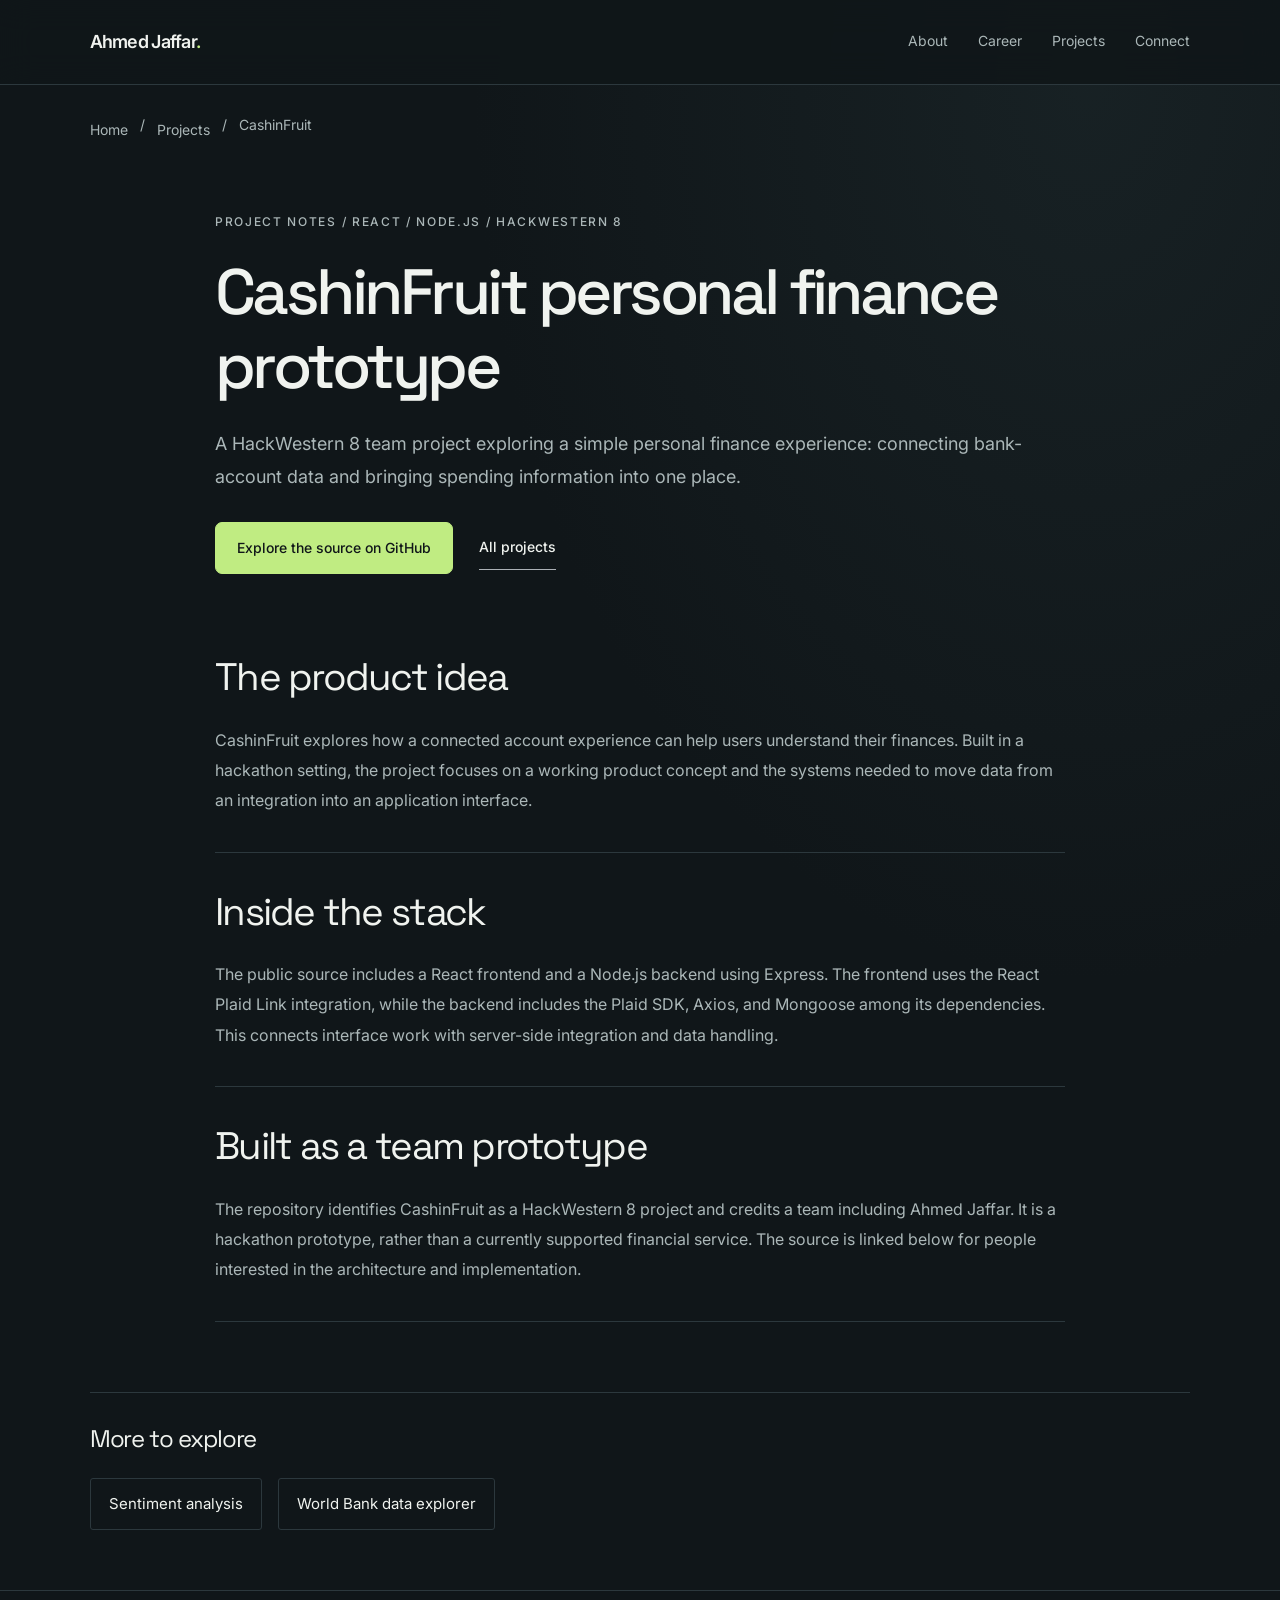
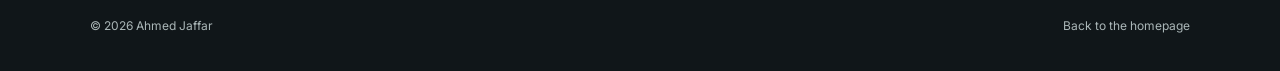
==== commit cbba2f79: "Sync dark theme and investment advisory copy" ====
--- a/projects/cashinfruit/index.html
+++ b/projects/cashinfruit/index.html
@@ -3,7 +3,7 @@
 <meta name="viewport" content="width=device-width,initial-scale=1">
 <title>CashinFruit personal finance prototype | Ahmed Jaffar</title>
 <meta name="description" content="Explore CashinFruit, Ahmed Jaffar’s HackWestern 8 team project: a personal finance prototype built with React, Node.js, Express, and Plaid.">
-<meta name="theme-color" content="#fafafa">
+<meta name="theme-color" content="#101619">
 <link rel="canonical" href="https://ahmedjaffar.ca/projects/cashinfruit/">
 
 <meta property="og:type" content="website">
--- a/styles.css
+++ b/styles.css
@@ -1,3 +1,3 @@
-:root{--paper:#fafafa;--ink:#17191c;--muted:#626770;--line:#dce0e3;--accent:#2c7057;--panel:#f0f2f3;--serif:Georgia,'Times New Roman',serif;--sans:Inter,Arial,sans-serif}*{box-sizing:border-box}html{scroll-behavior:smooth;scroll-padding-top:110px}body{margin:0;background:var(--paper);color:var(--ink);font:1rem/1.75 var(--sans);overflow-wrap:anywhere}[hidden]{display:none!important}a{color:inherit;text-decoration:none}button{font:inherit;cursor:pointer}a:focus-visible,button:focus-visible,summary:focus-visible{outline:2px solid var(--accent);outline-offset:5px}header,main,footer{max-width:1360px;margin:auto;padding-inline:7%}.site-header{position:sticky;top:0;z-index:20;display:flex;justify-content:space-between;align-items:center;gap:24px;padding-block:24px;background:#fafafaf0;backdrop-filter:blur(16px);border-bottom:1px solid var(--line)}.brand{font-size:1.125rem;font-weight:600;letter-spacing:-.04em}.brand span{color:var(--accent)}nav{display:flex;flex-wrap:wrap;gap:30px;font-size:.875rem}nav a{padding-block:5px;color:var(--muted);border-bottom:1px solid transparent;transition:color .2s,border-color .2s}nav a:hover,nav a[aria-current]{color:var(--ink);border-color:var(--ink)}.hero{display:grid;grid-template-columns:1.3fr 1fr;gap:80px;align-items:center;padding-block:86px 80px}.hero>div{min-width:0}.eyebrow{font-size:.75rem;text-transform:uppercase;letter-spacing:.14em;color:var(--muted);font-weight:500}.dot{display:none}h1{font-family:var(--serif);font-weight:400;font-size:clamp(2.5rem,5.5vw,5.5rem);line-height:1.15;letter-spacing:-.055em;margin:25px 0 20px}h1 span{color:var(--accent)}.hero-statement{font-size:clamp(1.75rem,3vw,2.75rem);line-height:1.18;letter-spacing:-.05em;font-weight:500;margin:0 0 25px}.hero-tag{font-size:.875rem;line-height:1.7;color:var(--accent);margin-bottom:20px}.intro{max-width:520px;color:var(--muted);font-size:1rem;line-height:1.9}.actions{display:flex;flex-wrap:wrap;gap:26px;align-items:center;margin-top:28px;font-size:.875rem;font-weight:500}.actions>a:not(.button){border-bottom:1px solid #abb0b5;padding-block:9px}.button{display:inline-block;background:var(--ink);color:white;padding:13px 21px;border:1px solid var(--ink);border-radius:3px;transition:background .2s}.button:hover{background:#383e42}.portrait{position:relative;margin:0;background:#e8ebeb}.portrait img{display:block;width:100%;height:auto;aspect-ratio:4/5;object-fit:cover;object-position:center 30%}.caption{padding:16px 0;background:var(--paper);font-size:.75rem;color:var(--muted);line-height:1.6}.caption strong{display:block;color:var(--ink);font-size:.875rem;font-weight:500}.strip{display:flex;flex-wrap:wrap;gap:26px;align-items:center;justify-content:space-between;padding:24px 0;border-block:1px solid var(--line);color:#696f75;font-size:.875rem}.strip span:first-child{color:var(--ink);font-weight:600}section{padding-block:86px;border-bottom:1px solid var(--line);scroll-margin-top:20px}.section-head{display:grid;grid-template-columns:1fr 2.3fr;gap:60px}.section-head>*{min-width:0}.section-head>.eyebrow{padding-top:10px}h2{font-family:var(--serif);font-size:clamp(2rem,3.7vw,3.5rem);font-weight:400;letter-spacing:-.045em;line-height:1.18;margin:0 0 25px}p{margin-top:0}.section-copy{color:var(--muted);font-size:1rem;line-height:1.9;max-width:760px}.areas{display:grid;grid-template-columns:repeat(3,minmax(0,1fr));gap:34px;margin-top:36px}.area{padding:26px 0 0;border-top:1px solid var(--line)}.num{font-size:.75rem;color:var(--muted)}h3{font-weight:500;font-size:1.25rem;line-height:1.4;letter-spacing:-.025em;margin:16px 0 14px}.area p{color:var(--muted);font-size:.9375rem;margin-bottom:0}.glass-timeline{position:relative;margin-top:36px;padding:22px 18px 16px;border:1px solid #d7dfe3;border-radius:12px;background:linear-gradient(120deg,#e9eef0,#f3f5f5);scroll-margin-top:120px}.glass-toolbar{display:flex;flex-wrap:wrap;justify-content:space-between;align-items:center;gap:16px;padding:0 6px 4px}.glass-caption{font-size:.75rem;letter-spacing:.08em;color:var(--muted)}.glass-caption>span{padding-inline:12px;color:#9ca3a8}.glass-controls{display:flex;gap:8px}.glass-controls button{padding:8px 15px;border-radius:100px;background:#ffffffa6;border:1px solid #cdd5d9;color:#3d474e;font-size:.875rem;transition:background .2s}.glass-controls button:hover{background:#fff}.glass-controls button:disabled{opacity:.35;cursor:default}.career-list{display:flex;align-items:flex-start;gap:16px;margin:0;padding:22px 6px 15px;overflow-x:auto;scroll-snap-type:x proximity;scroll-padding-inline:6px;overscroll-behavior-x:contain;position:relative;scrollbar-width:thin;scrollbar-color:#a8b2b9 transparent}.career-item{flex:0 0 calc((100% - 48px)/4);min-width:225px;max-width:340px;position:relative;background:#ffffff85;border:1px solid #cbd4d9;border-radius:10px;backdrop-filter:blur(20px);box-shadow:inset 0 1px 0 #fff,0 4px 14px #27384505;scroll-snap-align:center;scroll-margin-top:130px;transition:border-color .2s,box-shadow .2s}.career-item[open]{border-color:#839b8f;background:#ffffffdf;box-shadow:0 7px 22px #344b4110}.career-item:hover{border-color:#9baab3}.career-item summary{display:flex;flex-direction:column;align-items:flex-start;gap:18px;padding:22px;min-height:284px;list-style:none;cursor:pointer;position:relative;border-radius:10px}.career-item summary::-webkit-details-marker{display:none}.career-milestone{display:flex;justify-content:space-between;gap:10px;align-items:center;width:100%;font-size:.875rem;color:var(--muted)}.current-label{font-size:.75rem;line-height:1.4;color:var(--accent);background:#e8f0eb;border-radius:100px;padding:3px 7px}.company-mark{height:54px;min-width:78px;display:flex;align-items:center;justify-content:center;font:bold 15px Arial,sans-serif;letter-spacing:-.6px;background:white;border:1px solid var(--line);border-radius:6px;color:#252b2e}.company-mark.deloitte span{color:#86bc25}.company-mark.flow{font-size:22px;color:#48515d}.company-mark.fibonacci{font-size:23px;color:var(--accent)}.career-heading{display:flex;flex-direction:column;gap:5px}.career-company{font-size:.75rem;color:var(--muted)}.career-role{font-size:1.125rem;font-weight:500;line-height:1.35;letter-spacing:-.02em}.career-date{font-size:.75rem;color:var(--muted);line-height:1.7}.career-chevron{position:absolute;right:22px;top:85px;font-size:22px;line-height:1;color:#79878e;transition:transform .2s}.career-item[open] .career-chevron{transform:rotate(45deg);color:var(--accent)}.career-description{padding:0 22px 22px;font-size:.875rem;color:#555f66}.career-description:before{content:'';display:block;height:1px;background:var(--line);margin-bottom:16px}.career-description p{margin:0;line-height:1.8}.glass-hint{font-size:.75rem;color:var(--muted);margin:12px 6px 0}.project-tools{display:flex;flex-wrap:wrap;justify-content:space-between;align-items:center;gap:20px;margin-top:34px}.project-filters{display:flex;flex-wrap:wrap;gap:5px}.project-filters button{background:none;border:1px solid transparent;border-radius:100px;padding:8px 15px;font-size:.875rem;color:var(--muted)}.project-filters button[aria-pressed="true"]{background:var(--panel);border-color:var(--line);color:var(--ink)}.project-filters button:hover{color:var(--ink)}.project-count{font-size:.75rem;color:var(--muted);margin:0}.projects{margin-top:22px}.project{display:grid;grid-template-columns:32px minmax(0,1fr) 100px;gap:25px;align-items:center;padding:30px 0;border-top:1px solid var(--line);transition:background .2s}.project:last-child{border-bottom:1px solid var(--line)}.project:hover h3{color:var(--accent)}.project h3{font-size:1.5rem;margin:7px 0 10px;transition:color .2s}.project-stack{font-size:.75rem;color:var(--muted)}.project p{max-width:650px;font-size:.9375rem;color:var(--muted);margin:0;line-height:1.8}.project-cta{font-size:.875rem;color:var(--accent)}.contact{padding:72px 0;margin:0;border:0}.contact h2{margin-top:20px;font-size:clamp(2rem,4.2vw,4rem)}.contact p{color:var(--muted);font-size:1rem}footer{display:flex;flex-wrap:wrap;justify-content:space-between;gap:24px;border-top:1px solid var(--line);padding-block:24px 35px;font-size:.75rem;color:var(--muted)}.skip{position:absolute;left:-9999px}.skip:focus{left:20px;top:12px;z-index:50;background:white;padding:12px}.reading-progress{position:fixed;top:0;left:0;right:0;height:2px;z-index:30;pointer-events:none}.reading-progress span{display:block;height:100%;background:var(--accent);transform:scaleX(0);transform-origin:left}.reveal{opacity:1}.reveal.in-view{animation:sectionIn .4s ease-out}@keyframes sectionIn{from{transform:translateY(8px)}to{transform:translateY(0)}}.project-detail{max-width:850px;margin:0 auto 70px}.breadcrumbs{display:flex;gap:12px;flex-wrap:wrap;padding-block:28px;font-size:.875rem;color:var(--muted)}.project-detail>.eyebrow{margin-top:35px}.project-detail h1{font-size:clamp(2.5rem,5vw,4.5rem);margin-block:24px}.project-lead{font-size:1.125rem;line-height:1.85;color:var(--muted)}.project-note{padding-block:36px}.project-note:first-of-type{margin-top:44px}.project-note h2{font-size:clamp(1.75rem,3vw,2.5rem)}.project-note p{color:var(--muted);font-size:1rem;line-height:1.9;margin:0}.related-projects{padding-block:32px 60px;border-top:1px solid var(--line)}.related-projects h2{font-size:1.5rem}.related-projects>div{display:flex;flex-wrap:wrap;gap:16px}.related-projects a{padding:12px 18px;border:1px solid var(--line);border-radius:3px;font-size:.9375rem}.related-projects a:hover{border-color:var(--accent)}@supports not (backdrop-filter:blur(1px)){.career-item{background:#f8fafb}.career-item[open]{background:white}}@media(max-width:1100px){.hero{gap:50px}.career-item{flex-basis:270px;min-width:270px}}@media(max-width:800px){.section-head{grid-template-columns:1fr;gap:18px}.hero{gap:30px}.areas{gap:24px}.hero-statement{font-size:1.75rem}.hero-tag{font-size:.875rem}.section-head>.eyebrow{padding:0}}@media(max-width:640px){header,main,footer{padding-inline:6%}.site-header{flex-wrap:wrap;gap:10px;padding-block:16px}nav{gap:22px;font-size:.875rem}html{scroll-padding-top:130px}.hero{grid-template-columns:1fr;gap:32px;padding-block:44px 42px}h1{font-size:clamp(2rem,11vw,3.5rem)}.hero-statement{font-size:clamp(1.5rem,7vw,2rem)}.hero-tag{margin-bottom:16px}.portrait{max-width:420px;width:100%;margin:0}.portrait img{aspect-ratio:1/1;object-position:center 25%}.strip{gap:14px;justify-content:flex-start;font-size:.875rem;line-height:1.5;padding-block:20px}.strip span{flex:1 1 42%}section{padding-block:52px}.areas{grid-template-columns:1fr;gap:24px}.area{padding-top:20px}h2{font-size:clamp(1.75rem,7vw,2.5rem)}.glass-timeline{margin-top:26px;padding:18px 10px 14px;border-radius:10px;scroll-margin-top:145px}.glass-toolbar{gap:10px}.career-list{gap:12px;padding-top:18px}.career-item{flex-basis:86%;min-width:0;max-width:none}.career-item summary{padding:20px;min-height:280px}.career-description{padding:0 20px 22px}.career-item{scroll-margin-top:145px}.project{grid-template-columns:22px minmax(0,1fr);gap:14px;padding-block:26px}.project-cta{grid-column:2}.project h3{font-size:1.25rem}.project-tools{gap:12px;margin-top:24px}.project-filters button{padding:8px 12px}.contact{padding-block:52px}.contact h2{font-size:clamp(1.75rem,7vw,2.5rem)}.actions{gap:20px}.project-detail{margin-bottom:40px}.project-detail>.eyebrow{margin-top:12px}.project-detail h1{font-size:clamp(2rem,8vw,3.5rem)}.project-note{padding-block:28px}}@media(prefers-reduced-motion:reduce){html{scroll-behavior:auto}*,*:before,*:after{animation:none!important;transition:none!important}}
+:root{--paper:#101619;--ink:#f0f3ef;--muted:#abb7b8;--line:#2c383d;--accent:#c0ec82;--panel:#1a262c;--serif:'Space Grotesk',Inter,Arial,sans-serif;--sans:Inter,Arial,sans-serif}*{box-sizing:border-box}html{scroll-behavior:smooth;scroll-padding-top:110px}body{margin:0;background:radial-gradient(ellipse at 85% 5%,#23323566,transparent 40%),var(--paper);color:var(--ink);font:1rem/1.75 var(--sans);overflow-wrap:anywhere}[hidden]{display:none!important}a{color:inherit;text-decoration:none}button{font:inherit;cursor:pointer}a:focus-visible,button:focus-visible,summary:focus-visible{outline:2px solid var(--accent);outline-offset:5px}header,main,footer{max-width:1360px;margin:auto;padding-inline:7%}.site-header{position:sticky;top:0;z-index:20;display:flex;justify-content:space-between;align-items:center;gap:24px;padding-block:24px;background:#101619e8;backdrop-filter:blur(16px);border-bottom:1px solid var(--line)}.brand{font-size:1.125rem;font-weight:600;letter-spacing:-.04em}.brand span{color:var(--accent)}nav{display:flex;flex-wrap:wrap;gap:30px;font-size:.875rem}nav a{padding-block:5px;color:var(--muted);border-bottom:1px solid transparent;transition:color .2s,border-color .2s}nav a:hover,nav a[aria-current]{color:var(--ink);border-color:var(--ink)}.hero{display:grid;grid-template-columns:1.3fr 1fr;gap:80px;align-items:center;padding-block:86px 80px}.hero>div{min-width:0}.eyebrow{font-size:.75rem;text-transform:uppercase;letter-spacing:.14em;color:var(--muted);font-weight:500}.dot{display:none}h1{font-family:var(--serif);font-weight:500;font-size:clamp(3rem,7vw,7rem);line-height:1.15;letter-spacing:-.055em;margin:25px 0 20px}h1 span{color:var(--accent)}.hero-statement{font-size:clamp(1.75rem,3vw,2.75rem);line-height:1.18;letter-spacing:-.05em;font-weight:500;margin:0 0 25px}.hero-tag{font-size:.875rem;line-height:1.7;color:var(--accent);margin-bottom:20px}.intro{max-width:520px;color:var(--muted);font-size:1rem;line-height:1.9}.actions{display:flex;flex-wrap:wrap;gap:26px;align-items:center;margin-top:28px;font-size:.875rem;font-weight:500}.actions>a:not(.button){border-bottom:1px solid #abb0b5;padding-block:9px}.button{display:inline-block;background:var(--accent);color:var(--paper);padding:13px 21px;border:1px solid var(--accent);border-radius:7px;transition:background .2s}.button:hover{background:#d2f6a1}.portrait{position:relative;margin:0;background:#1a262c}.portrait img{border-radius:12px;display:block;width:100%;height:auto;aspect-ratio:4/5;object-fit:cover;object-position:center 30%}.caption{padding:16px 0;background:var(--paper);font-size:.75rem;color:var(--muted);line-height:1.6}.caption strong{display:block;color:var(--ink);font-size:.875rem;font-weight:500}.strip{display:flex;flex-wrap:wrap;gap:26px;align-items:center;justify-content:space-between;padding:24px 0;border-block:1px solid var(--line);color:var(--muted);font-size:.875rem}.strip span:first-child{color:var(--ink);font-weight:600}section{padding-block:86px;border-bottom:1px solid var(--line);scroll-margin-top:20px}.section-head{display:grid;grid-template-columns:1fr 2.3fr;gap:60px}.section-head>*{min-width:0}.section-head>.eyebrow{padding-top:10px}h2{font-family:var(--serif);font-size:clamp(2rem,3.7vw,3.5rem);font-weight:400;letter-spacing:-.045em;line-height:1.18;margin:0 0 25px}p{margin-top:0}.section-copy{color:var(--muted);font-size:1rem;line-height:1.9;max-width:760px}.areas{display:grid;grid-template-columns:repeat(3,minmax(0,1fr));gap:34px;margin-top:36px}.area{padding:26px 0 0;border-top:1px solid var(--line)}.num{font-size:.75rem;color:var(--muted)}h3{font-weight:500;font-size:1.25rem;line-height:1.4;letter-spacing:-.025em;margin:16px 0 14px}.area p{color:var(--muted);font-size:.9375rem;margin-bottom:0}.glass-timeline{position:relative;margin-top:36px;padding:22px 18px 16px;border:1px solid #3c4e55;border-radius:12px;background:linear-gradient(120deg,#23343dd9,#19282dcc);scroll-margin-top:120px}.glass-toolbar{display:flex;flex-wrap:wrap;justify-content:space-between;align-items:center;gap:16px;padding:0 6px 4px}.glass-caption{font-size:.75rem;letter-spacing:.08em;color:var(--muted)}.glass-caption>span{padding-inline:12px;color:#9ca3a8}.glass-controls{display:flex;gap:8px}.glass-controls button{padding:8px 15px;border-radius:100px;background:#ffffff0a;border:1px solid #51616a;color:var(--ink);font-size:.875rem;transition:background .2s}.glass-controls button:hover{background:#ffffff18}.glass-controls button:disabled{opacity:.35;cursor:default}.career-list{display:flex;align-items:flex-start;gap:16px;margin:0;padding:22px 6px 15px;overflow-x:auto;scroll-snap-type:x proximity;scroll-padding-inline:6px;overscroll-behavior-x:contain;position:relative;scrollbar-width:thin;scrollbar-color:#a8b2b9 transparent}.career-item{flex:0 0 calc((100% - 48px)/4);min-width:225px;max-width:340px;position:relative;background:#ffffff06;border:1px solid #44545c;border-radius:10px;backdrop-filter:blur(20px);box-shadow:inset 0 1px 0 #ffffff12,0 8px 24px #00000012;scroll-snap-align:center;scroll-margin-top:130px;transition:border-color .2s,box-shadow .2s}.career-item[open]{border-color:#a5ca78;background:#b6df7810;box-shadow:0 7px 22px #00000020}.career-item:hover{border-color:#748b94}.career-item summary{display:flex;flex-direction:column;align-items:flex-start;gap:18px;padding:22px;min-height:284px;list-style:none;cursor:pointer;position:relative;border-radius:10px}.career-item summary::-webkit-details-marker{display:none}.career-milestone{display:flex;justify-content:space-between;gap:10px;align-items:center;width:100%;font-size:.875rem;color:var(--muted)}.current-label{font-size:.75rem;line-height:1.4;color:var(--accent);background:#c0ec8215;border-radius:100px;padding:3px 7px}.company-mark{height:54px;min-width:78px;display:flex;align-items:center;justify-content:center;font:bold 15px Arial,sans-serif;letter-spacing:-.6px;background:#101a20;border:1px solid var(--line);border-radius:6px;color:var(--ink)}.company-mark.deloitte span{color:#86bc25}.company-mark.flow{font-size:22px;color:var(--ink)}.company-mark.fibonacci{font-size:23px;color:var(--accent)}.career-heading{display:flex;flex-direction:column;gap:5px}.career-company{font-size:.75rem;color:var(--muted)}.career-role{font-size:1.125rem;font-weight:500;line-height:1.35;letter-spacing:-.02em}.career-date{font-size:.75rem;color:var(--muted);line-height:1.7}.career-chevron{position:absolute;right:22px;top:85px;font-size:22px;line-height:1;color:#79878e;transition:transform .2s}.career-item[open] .career-chevron{transform:rotate(45deg);color:var(--accent)}.career-description{padding:0 22px 22px;font-size:.875rem;color:var(--muted)}.career-description:before{content:'';display:block;height:1px;background:var(--line);margin-bottom:16px}.career-description p{margin:0;line-height:1.8}.glass-hint{font-size:.75rem;color:var(--muted);margin:12px 6px 0}.project-tools{display:flex;flex-wrap:wrap;justify-content:space-between;align-items:center;gap:20px;margin-top:34px}.project-filters{display:flex;flex-wrap:wrap;gap:5px}.project-filters button{background:none;border:1px solid transparent;border-radius:100px;padding:8px 15px;font-size:.875rem;color:var(--muted)}.project-filters button[aria-pressed="true"]{background:var(--panel);border-color:var(--line);color:var(--ink)}.project-filters button:hover{color:var(--ink)}.project-count{font-size:.75rem;color:var(--muted);margin:0}.projects{margin-top:22px}.project{display:grid;grid-template-columns:32px minmax(0,1fr) 100px;gap:25px;align-items:center;padding:30px 0;border-top:1px solid var(--line);transition:background .2s}.project:last-child{border-bottom:1px solid var(--line)}.project:hover h3{color:var(--accent)}.project h3{font-size:1.5rem;margin:7px 0 10px;transition:color .2s}.project-stack{font-size:.75rem;color:var(--muted)}.project p{max-width:650px;font-size:.9375rem;color:var(--muted);margin:0;line-height:1.8}.project-cta{font-size:.875rem;color:var(--accent)}.contact{padding:72px 0;margin:0;border:0}.contact h2{margin-top:20px;font-size:clamp(2rem,4.2vw,4rem)}.contact p{color:var(--muted);font-size:1rem}footer{display:flex;flex-wrap:wrap;justify-content:space-between;gap:24px;border-top:1px solid var(--line);padding-block:24px 35px;font-size:.75rem;color:var(--muted)}.skip{position:absolute;left:-9999px}.skip:focus{left:20px;top:12px;z-index:50;background:var(--paper);padding:12px}.reading-progress{position:fixed;top:0;left:0;right:0;height:2px;z-index:30;pointer-events:none}.reading-progress span{display:block;height:100%;background:var(--accent);transform:scaleX(0);transform-origin:left}.reveal{opacity:1}.reveal.in-view{animation:sectionIn .4s ease-out}@keyframes sectionIn{from{transform:translateY(8px)}to{transform:translateY(0)}}.project-detail{max-width:850px;margin:0 auto 70px}.breadcrumbs{display:flex;gap:12px;flex-wrap:wrap;padding-block:28px;font-size:.875rem;color:var(--muted)}.project-detail>.eyebrow{margin-top:35px}.project-detail h1{font-size:clamp(2.5rem,5vw,4.5rem);margin-block:24px}.project-lead{font-size:1.125rem;line-height:1.85;color:var(--muted)}.project-note{padding-block:36px}.project-note:first-of-type{margin-top:44px}.project-note h2{font-size:clamp(1.75rem,3vw,2.5rem)}.project-note p{color:var(--muted);font-size:1rem;line-height:1.9;margin:0}.related-projects{padding-block:32px 60px;border-top:1px solid var(--line)}.related-projects h2{font-size:1.5rem}.related-projects>div{display:flex;flex-wrap:wrap;gap:16px}.related-projects a{padding:12px 18px;border:1px solid var(--line);border-radius:3px;font-size:.9375rem}.related-projects a:hover{border-color:var(--accent)}@supports not (backdrop-filter:blur(1px)){.career-item{background:#1c2a31}.career-item[open]{background:#24352b}}@media(max-width:1100px){.hero{gap:50px}.career-item{flex-basis:270px;min-width:270px}}@media(max-width:800px){.section-head{grid-template-columns:1fr;gap:18px}.hero{gap:30px}.areas{gap:24px}.hero-statement{font-size:1.75rem}.hero-tag{font-size:.875rem}.section-head>.eyebrow{padding:0}}@media(max-width:640px){header,main,footer{padding-inline:6%}.site-header{flex-wrap:wrap;gap:10px;padding-block:16px}nav{gap:22px;font-size:.875rem}html{scroll-padding-top:130px}.hero{grid-template-columns:1fr;gap:32px;padding-block:44px 42px}h1{font-size:clamp(3.5rem,17vw,5rem)}.hero-statement{font-size:clamp(1.5rem,7vw,2rem)}.hero-tag{margin-bottom:16px}.portrait{max-width:420px;width:100%;margin:0}.portrait img{aspect-ratio:1/1;object-position:center 25%}.strip{gap:14px;justify-content:flex-start;font-size:.875rem;line-height:1.5;padding-block:20px}.strip span{flex:1 1 42%}section{padding-block:52px}.areas{grid-template-columns:1fr;gap:24px}.area{padding-top:20px}h2{font-size:clamp(1.75rem,7vw,2.5rem)}.glass-timeline{margin-top:26px;padding:18px 10px 14px;border-radius:10px;scroll-margin-top:145px}.glass-toolbar{gap:10px}.career-list{gap:12px;padding-top:18px}.career-item{flex-basis:86%;min-width:0;max-width:none}.career-item summary{padding:20px;min-height:280px}.career-description{padding:0 20px 22px}.career-item{scroll-margin-top:145px}.project{grid-template-columns:22px minmax(0,1fr);gap:14px;padding-block:26px}.project-cta{grid-column:2}.project h3{font-size:1.25rem}.project-tools{gap:12px;margin-top:24px}.project-filters button{padding:8px 12px}.contact{padding-block:52px}.contact h2{font-size:clamp(1.75rem,7vw,2.5rem)}.actions{gap:20px}.project-detail{margin-bottom:40px}.project-detail>.eyebrow{margin-top:12px}.project-detail h1{font-size:clamp(2rem,8vw,3.5rem)}.project-note{padding-block:28px}}@media(prefers-reduced-motion:reduce){html{scroll-behavior:auto}*,*:before,*:after{animation:none!important;transition:none!important}}
 
 .area p,.project p,.career-description{font-size:1rem}
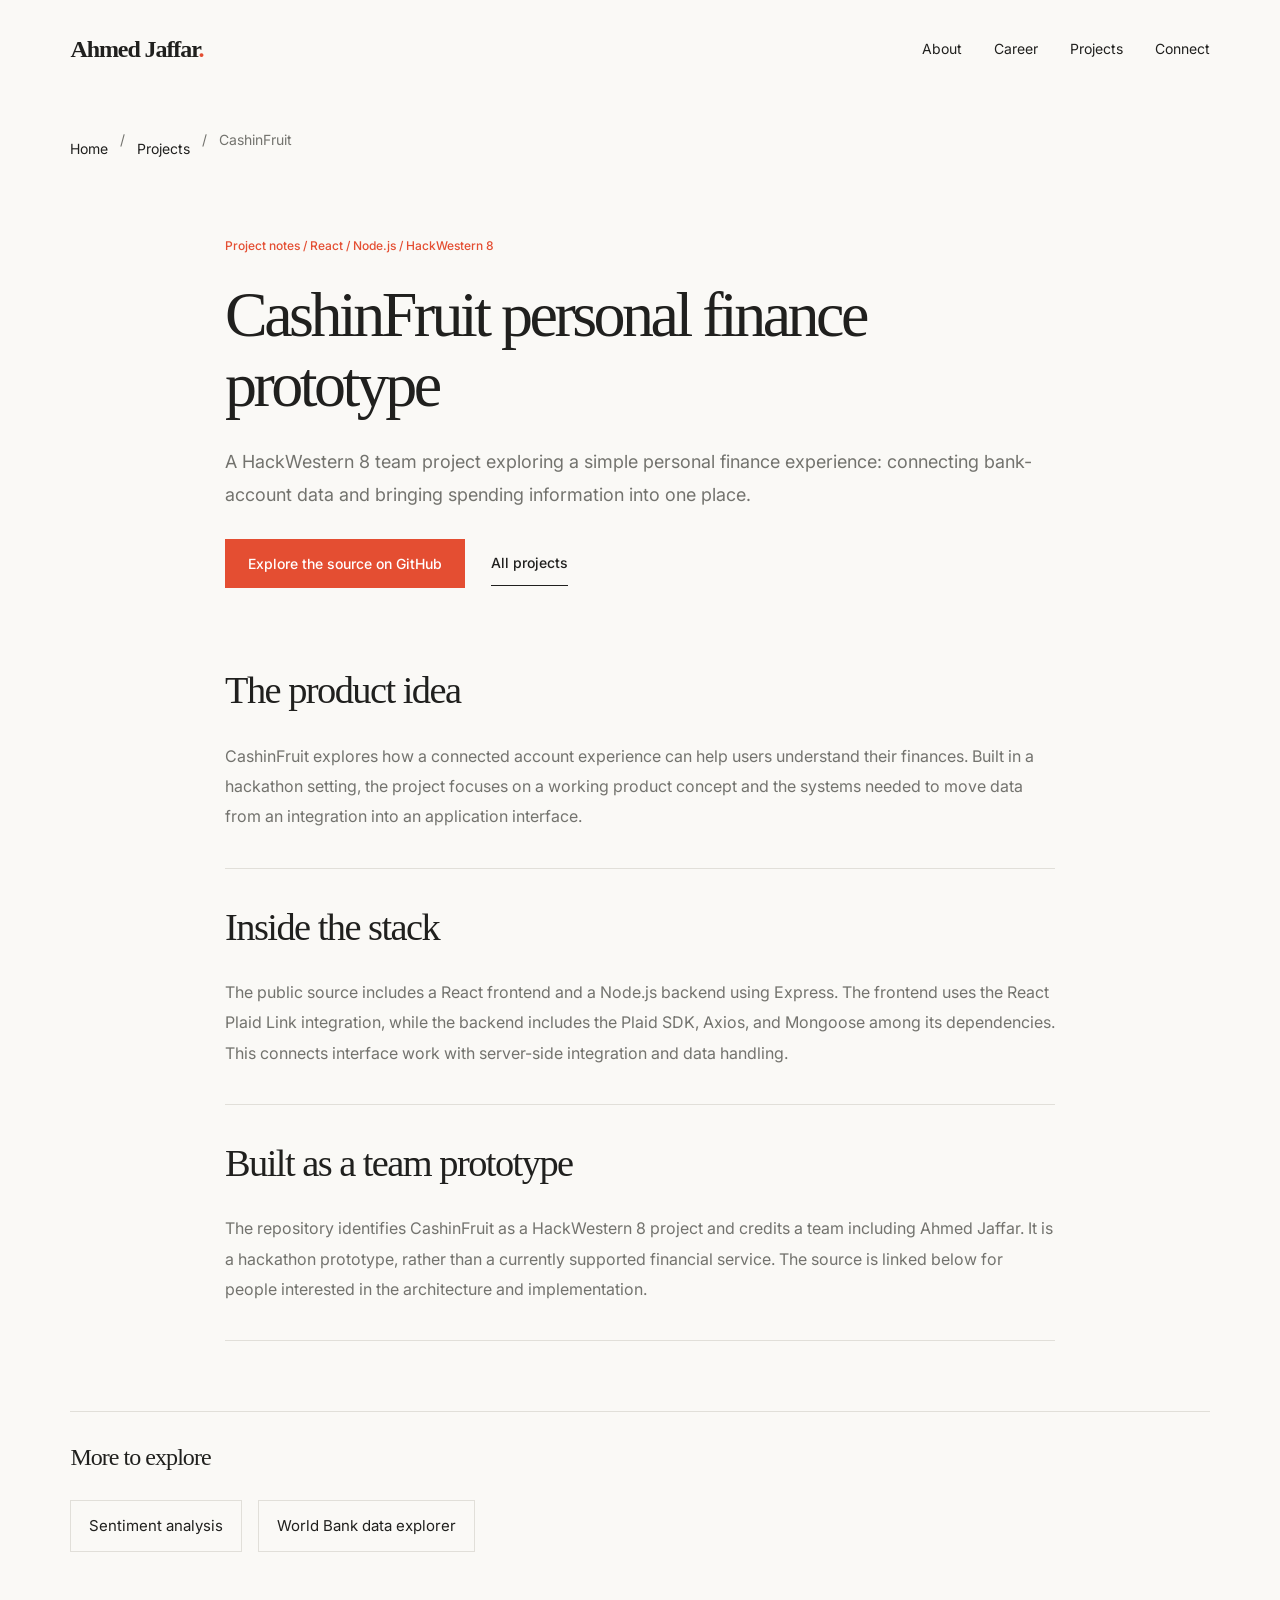
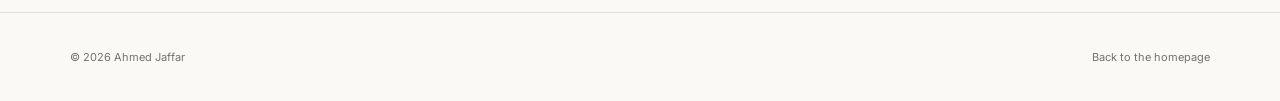
==== commit 344d5912: "Sync screenshot-led editorial website design" ====
--- a/projects/cashinfruit/index.html
+++ b/projects/cashinfruit/index.html
@@ -3,7 +3,7 @@
 <meta name="viewport" content="width=device-width,initial-scale=1">
 <title>CashinFruit personal finance prototype | Ahmed Jaffar</title>
 <meta name="description" content="Explore CashinFruit, Ahmed Jaffar’s HackWestern 8 team project: a personal finance prototype built with React, Node.js, Express, and Plaid.">
-<meta name="theme-color" content="#101619">
+<meta name="theme-color" content="#faf9f6">
 <link rel="canonical" href="https://ahmedjaffar.ca/projects/cashinfruit/">
 
 <meta property="og:type" content="website">
--- a/styles.css
+++ b/styles.css
@@ -1,3 +1,10 @@
 :root{--paper:#101619;--ink:#f0f3ef;--muted:#abb7b8;--line:#2c383d;--accent:#c0ec82;--panel:#1a262c;--serif:'Space Grotesk',Inter,Arial,sans-serif;--sans:Inter,Arial,sans-serif}*{box-sizing:border-box}html{scroll-behavior:smooth;scroll-padding-top:110px}body{margin:0;background:radial-gradient(ellipse at 85% 5%,#23323566,transparent 40%),var(--paper);color:var(--ink);font:1rem/1.75 var(--sans);overflow-wrap:anywhere}[hidden]{display:none!important}a{color:inherit;text-decoration:none}button{font:inherit;cursor:pointer}a:focus-visible,button:focus-visible,summary:focus-visible{outline:2px solid var(--accent);outline-offset:5px}header,main,footer{max-width:1360px;margin:auto;padding-inline:7%}.site-header{position:sticky;top:0;z-index:20;display:flex;justify-content:space-between;align-items:center;gap:24px;padding-block:24px;background:#101619e8;backdrop-filter:blur(16px);border-bottom:1px solid var(--line)}.brand{font-size:1.125rem;font-weight:600;letter-spacing:-.04em}.brand span{color:var(--accent)}nav{display:flex;flex-wrap:wrap;gap:30px;font-size:.875rem}nav a{padding-block:5px;color:var(--muted);border-bottom:1px solid transparent;transition:color .2s,border-color .2s}nav a:hover,nav a[aria-current]{color:var(--ink);border-color:var(--ink)}.hero{display:grid;grid-template-columns:1.3fr 1fr;gap:80px;align-items:center;padding-block:86px 80px}.hero>div{min-width:0}.eyebrow{font-size:.75rem;text-transform:uppercase;letter-spacing:.14em;color:var(--muted);font-weight:500}.dot{display:none}h1{font-family:var(--serif);font-weight:500;font-size:clamp(3rem,7vw,7rem);line-height:1.15;letter-spacing:-.055em;margin:25px 0 20px}h1 span{color:var(--accent)}.hero-statement{font-size:clamp(1.75rem,3vw,2.75rem);line-height:1.18;letter-spacing:-.05em;font-weight:500;margin:0 0 25px}.hero-tag{font-size:.875rem;line-height:1.7;color:var(--accent);margin-bottom:20px}.intro{max-width:520px;color:var(--muted);font-size:1rem;line-height:1.9}.actions{display:flex;flex-wrap:wrap;gap:26px;align-items:center;margin-top:28px;font-size:.875rem;font-weight:500}.actions>a:not(.button){border-bottom:1px solid #abb0b5;padding-block:9px}.button{display:inline-block;background:var(--accent);color:var(--paper);padding:13px 21px;border:1px solid var(--accent);border-radius:7px;transition:background .2s}.button:hover{background:#d2f6a1}.portrait{position:relative;margin:0;background:#1a262c}.portrait img{border-radius:12px;display:block;width:100%;height:auto;aspect-ratio:4/5;object-fit:cover;object-position:center 30%}.caption{padding:16px 0;background:var(--paper);font-size:.75rem;color:var(--muted);line-height:1.6}.caption strong{display:block;color:var(--ink);font-size:.875rem;font-weight:500}.strip{display:flex;flex-wrap:wrap;gap:26px;align-items:center;justify-content:space-between;padding:24px 0;border-block:1px solid var(--line);color:var(--muted);font-size:.875rem}.strip span:first-child{color:var(--ink);font-weight:600}section{padding-block:86px;border-bottom:1px solid var(--line);scroll-margin-top:20px}.section-head{display:grid;grid-template-columns:1fr 2.3fr;gap:60px}.section-head>*{min-width:0}.section-head>.eyebrow{padding-top:10px}h2{font-family:var(--serif);font-size:clamp(2rem,3.7vw,3.5rem);font-weight:400;letter-spacing:-.045em;line-height:1.18;margin:0 0 25px}p{margin-top:0}.section-copy{color:var(--muted);font-size:1rem;line-height:1.9;max-width:760px}.areas{display:grid;grid-template-columns:repeat(3,minmax(0,1fr));gap:34px;margin-top:36px}.area{padding:26px 0 0;border-top:1px solid var(--line)}.num{font-size:.75rem;color:var(--muted)}h3{font-weight:500;font-size:1.25rem;line-height:1.4;letter-spacing:-.025em;margin:16px 0 14px}.area p{color:var(--muted);font-size:.9375rem;margin-bottom:0}.glass-timeline{position:relative;margin-top:36px;padding:22px 18px 16px;border:1px solid #3c4e55;border-radius:12px;background:linear-gradient(120deg,#23343dd9,#19282dcc);scroll-margin-top:120px}.glass-toolbar{display:flex;flex-wrap:wrap;justify-content:space-between;align-items:center;gap:16px;padding:0 6px 4px}.glass-caption{font-size:.75rem;letter-spacing:.08em;color:var(--muted)}.glass-caption>span{padding-inline:12px;color:#9ca3a8}.glass-controls{display:flex;gap:8px}.glass-controls button{padding:8px 15px;border-radius:100px;background:#ffffff0a;border:1px solid #51616a;color:var(--ink);font-size:.875rem;transition:background .2s}.glass-controls button:hover{background:#ffffff18}.glass-controls button:disabled{opacity:.35;cursor:default}.career-list{display:flex;align-items:flex-start;gap:16px;margin:0;padding:22px 6px 15px;overflow-x:auto;scroll-snap-type:x proximity;scroll-padding-inline:6px;overscroll-behavior-x:contain;position:relative;scrollbar-width:thin;scrollbar-color:#a8b2b9 transparent}.career-item{flex:0 0 calc((100% - 48px)/4);min-width:225px;max-width:340px;position:relative;background:#ffffff06;border:1px solid #44545c;border-radius:10px;backdrop-filter:blur(20px);box-shadow:inset 0 1px 0 #ffffff12,0 8px 24px #00000012;scroll-snap-align:center;scroll-margin-top:130px;transition:border-color .2s,box-shadow .2s}.career-item[open]{border-color:#a5ca78;background:#b6df7810;box-shadow:0 7px 22px #00000020}.career-item:hover{border-color:#748b94}.career-item summary{display:flex;flex-direction:column;align-items:flex-start;gap:18px;padding:22px;min-height:284px;list-style:none;cursor:pointer;position:relative;border-radius:10px}.career-item summary::-webkit-details-marker{display:none}.career-milestone{display:flex;justify-content:space-between;gap:10px;align-items:center;width:100%;font-size:.875rem;color:var(--muted)}.current-label{font-size:.75rem;line-height:1.4;color:var(--accent);background:#c0ec8215;border-radius:100px;padding:3px 7px}.company-mark{height:54px;min-width:78px;display:flex;align-items:center;justify-content:center;font:bold 15px Arial,sans-serif;letter-spacing:-.6px;background:#101a20;border:1px solid var(--line);border-radius:6px;color:var(--ink)}.company-mark.deloitte span{color:#86bc25}.company-mark.flow{font-size:22px;color:var(--ink)}.company-mark.fibonacci{font-size:23px;color:var(--accent)}.career-heading{display:flex;flex-direction:column;gap:5px}.career-company{font-size:.75rem;color:var(--muted)}.career-role{font-size:1.125rem;font-weight:500;line-height:1.35;letter-spacing:-.02em}.career-date{font-size:.75rem;color:var(--muted);line-height:1.7}.career-chevron{position:absolute;right:22px;top:85px;font-size:22px;line-height:1;color:#79878e;transition:transform .2s}.career-item[open] .career-chevron{transform:rotate(45deg);color:var(--accent)}.career-description{padding:0 22px 22px;font-size:.875rem;color:var(--muted)}.career-description:before{content:'';display:block;height:1px;background:var(--line);margin-bottom:16px}.career-description p{margin:0;line-height:1.8}.glass-hint{font-size:.75rem;color:var(--muted);margin:12px 6px 0}.project-tools{display:flex;flex-wrap:wrap;justify-content:space-between;align-items:center;gap:20px;margin-top:34px}.project-filters{display:flex;flex-wrap:wrap;gap:5px}.project-filters button{background:none;border:1px solid transparent;border-radius:100px;padding:8px 15px;font-size:.875rem;color:var(--muted)}.project-filters button[aria-pressed="true"]{background:var(--panel);border-color:var(--line);color:var(--ink)}.project-filters button:hover{color:var(--ink)}.project-count{font-size:.75rem;color:var(--muted);margin:0}.projects{margin-top:22px}.project{display:grid;grid-template-columns:32px minmax(0,1fr) 100px;gap:25px;align-items:center;padding:30px 0;border-top:1px solid var(--line);transition:background .2s}.project:last-child{border-bottom:1px solid var(--line)}.project:hover h3{color:var(--accent)}.project h3{font-size:1.5rem;margin:7px 0 10px;transition:color .2s}.project-stack{font-size:.75rem;color:var(--muted)}.project p{max-width:650px;font-size:.9375rem;color:var(--muted);margin:0;line-height:1.8}.project-cta{font-size:.875rem;color:var(--accent)}.contact{padding:72px 0;margin:0;border:0}.contact h2{margin-top:20px;font-size:clamp(2rem,4.2vw,4rem)}.contact p{color:var(--muted);font-size:1rem}footer{display:flex;flex-wrap:wrap;justify-content:space-between;gap:24px;border-top:1px solid var(--line);padding-block:24px 35px;font-size:.75rem;color:var(--muted)}.skip{position:absolute;left:-9999px}.skip:focus{left:20px;top:12px;z-index:50;background:var(--paper);padding:12px}.reading-progress{position:fixed;top:0;left:0;right:0;height:2px;z-index:30;pointer-events:none}.reading-progress span{display:block;height:100%;background:var(--accent);transform:scaleX(0);transform-origin:left}.reveal{opacity:1}.reveal.in-view{animation:sectionIn .4s ease-out}@keyframes sectionIn{from{transform:translateY(8px)}to{transform:translateY(0)}}.project-detail{max-width:850px;margin:0 auto 70px}.breadcrumbs{display:flex;gap:12px;flex-wrap:wrap;padding-block:28px;font-size:.875rem;color:var(--muted)}.project-detail>.eyebrow{margin-top:35px}.project-detail h1{font-size:clamp(2.5rem,5vw,4.5rem);margin-block:24px}.project-lead{font-size:1.125rem;line-height:1.85;color:var(--muted)}.project-note{padding-block:36px}.project-note:first-of-type{margin-top:44px}.project-note h2{font-size:clamp(1.75rem,3vw,2.5rem)}.project-note p{color:var(--muted);font-size:1rem;line-height:1.9;margin:0}.related-projects{padding-block:32px 60px;border-top:1px solid var(--line)}.related-projects h2{font-size:1.5rem}.related-projects>div{display:flex;flex-wrap:wrap;gap:16px}.related-projects a{padding:12px 18px;border:1px solid var(--line);border-radius:3px;font-size:.9375rem}.related-projects a:hover{border-color:var(--accent)}@supports not (backdrop-filter:blur(1px)){.career-item{background:#1c2a31}.career-item[open]{background:#24352b}}@media(max-width:1100px){.hero{gap:50px}.career-item{flex-basis:270px;min-width:270px}}@media(max-width:800px){.section-head{grid-template-columns:1fr;gap:18px}.hero{gap:30px}.areas{gap:24px}.hero-statement{font-size:1.75rem}.hero-tag{font-size:.875rem}.section-head>.eyebrow{padding:0}}@media(max-width:640px){header,main,footer{padding-inline:6%}.site-header{flex-wrap:wrap;gap:10px;padding-block:16px}nav{gap:22px;font-size:.875rem}html{scroll-padding-top:130px}.hero{grid-template-columns:1fr;gap:32px;padding-block:44px 42px}h1{font-size:clamp(3.5rem,17vw,5rem)}.hero-statement{font-size:clamp(1.5rem,7vw,2rem)}.hero-tag{margin-bottom:16px}.portrait{max-width:420px;width:100%;margin:0}.portrait img{aspect-ratio:1/1;object-position:center 25%}.strip{gap:14px;justify-content:flex-start;font-size:.875rem;line-height:1.5;padding-block:20px}.strip span{flex:1 1 42%}section{padding-block:52px}.areas{grid-template-columns:1fr;gap:24px}.area{padding-top:20px}h2{font-size:clamp(1.75rem,7vw,2.5rem)}.glass-timeline{margin-top:26px;padding:18px 10px 14px;border-radius:10px;scroll-margin-top:145px}.glass-toolbar{gap:10px}.career-list{gap:12px;padding-top:18px}.career-item{flex-basis:86%;min-width:0;max-width:none}.career-item summary{padding:20px;min-height:280px}.career-description{padding:0 20px 22px}.career-item{scroll-margin-top:145px}.project{grid-template-columns:22px minmax(0,1fr);gap:14px;padding-block:26px}.project-cta{grid-column:2}.project h3{font-size:1.25rem}.project-tools{gap:12px;margin-top:24px}.project-filters button{padding:8px 12px}.contact{padding-block:52px}.contact h2{font-size:clamp(1.75rem,7vw,2.5rem)}.actions{gap:20px}.project-detail{margin-bottom:40px}.project-detail>.eyebrow{margin-top:12px}.project-detail h1{font-size:clamp(2rem,8vw,3.5rem)}.project-note{padding-block:28px}}@media(prefers-reduced-motion:reduce){html{scroll-behavior:auto}*,*:before,*:after{animation:none!important;transition:none!important}}
 
 .area p,.project p,.career-description{font-size:1rem}
+
+/* Screenshot-led editorial direction: warm paper, serif typography, coral details. */
+:root{--paper:#faf9f6;--ink:#20201e;--muted:#73736e;--line:#e1dfd9;--accent:#e44e32;--panel:#eeece6;--serif:Georgia,'Times New Roman',serif;color-scheme:light}body{background:var(--paper);color:var(--ink);-webkit-font-smoothing:antialiased}::selection{background:#ffc4b4;color:var(--ink)}header,main,footer{max-width:1440px;padding-inline:5.5%}.site-header{position:relative;padding-block:28px;background:transparent;border:0;backdrop-filter:none}.brand{font:600 1.5rem/1.3 var(--serif);letter-spacing:-.045em}.brand span{color:var(--accent)}nav{gap:32px;font-size:.875rem}nav a{min-height:44px;display:inline-flex;align-items:center;color:var(--ink)}nav a:hover,nav a[aria-current]{border-color:var(--accent)}.hero{grid-template-columns:1.35fr 1fr;gap:90px;padding-block:70px 90px;position:relative}.hero>div{min-width:0}.hero h1{font:400 clamp(3rem,5.4vw,5rem)/1.05 var(--serif);letter-spacing:-.055em;margin:0 0 28px}.hero h1 span{color:var(--accent)}.hero-statement{font:400 clamp(1.8rem,3.1vw,2.9rem)/1.15 var(--serif);letter-spacing:-.035em;margin:0 0 28px}.hero-statement span{color:var(--muted)}.hero-tag{font-size:.75rem;color:var(--muted);line-height:1.8;margin-bottom:18px}.intro{font-size:1rem;line-height:1.85;max-width:470px}.actions{font-size:.875rem;gap:26px;align-items:center;margin-top:28px}.button{background:var(--accent);border-color:var(--accent);color:white;border-radius:0;min-height:48px;padding:13px 22px;font-weight:500;line-height:1.5;transition:background .2s}.button:hover{background:#c73d25;border-color:#c73d25}.actions>a:not(.button){display:inline-flex;align-items:center;min-height:44px;border-bottom:1px solid var(--ink);padding-block:9px}.portrait{position:relative;background:var(--paper);padding:18px;margin:0 0 0 10px;isolation:isolate}.portrait:before{content:'';position:absolute;z-index:-1;inset:-28px -20px 50px -28px;background:linear-gradient(120deg,#28495b 0 23%,transparent 23%),linear-gradient(155deg,transparent 0 43%,#de5b40 43% 64%,transparent 64%),linear-gradient(35deg,#e8b476 0 45%,#9db2ad 45% 74%,#647898 74%);box-shadow:0 -5px 18px #303c3620}.portrait:after{content:'';position:absolute;z-index:-1;width:70px;height:70px;right:-20px;bottom:0;background:#e8b476}.portrait img{border-radius:0;aspect-ratio:4/5;object-position:center 30%;display:block}.caption{padding:16px 0 0;background:var(--paper);font-size:.6875rem;color:var(--muted)}.caption strong{font-size:.8125rem;color:var(--ink);font-weight:500}.strip{padding-block:22px;border-block:1px solid var(--line);font-size:.75rem;color:var(--muted);gap:20px}.strip span:first-child{color:var(--ink)}section{padding-block:78px;border-bottom:1px solid var(--line)}.section-head{grid-template-columns:1fr 2fr;gap:60px}.eyebrow{font-size:.75rem;text-transform:none;letter-spacing:0;color:var(--accent)}h2{font-family:var(--serif);font-size:clamp(2rem,3.6vw,3.4rem);font-weight:400;letter-spacing:-.04em;line-height:1.15;margin-bottom:28px}.section-copy{font-size:1rem;line-height:1.9;max-width:700px}.section-copy:last-child{margin-bottom:0}.areas{grid-template-columns:1fr;gap:0;margin-top:40px;margin-left:calc((100% - 60px)/3 + 60px)}.area{display:grid;grid-template-columns:30px 180px minmax(0,1fr);gap:20px;padding:22px 0;border:0;border-top:1px solid var(--line)}.area .num{color:var(--accent);font-size:.75rem;line-height:1.9}.area h3{font-size:.9375rem;font-weight:500;line-height:1.6;letter-spacing:-.01em;margin:0}.area p{font-size:.9375rem;line-height:1.8;margin:0}.glass-timeline{padding:0;border:0;border-radius:0;background:none;box-shadow:none;margin-top:36px}.glass-toolbar{padding:0 0 6px}.glass-caption{color:var(--muted)}.glass-controls button{min-height:44px;padding:9px 18px;border:1px solid #c8c6bd;border-radius:0;background:transparent;color:var(--ink);font-size:.8125rem}.glass-controls button:hover{background:var(--panel)}.glass-controls button:disabled{opacity:.5}.career-list{gap:0;padding:24px 0 14px;scroll-padding-inline:0;scrollbar-color:#b7b2a4 transparent}.career-item{flex-basis:25%;min-width:225px;max-width:none;border:0;border-top:1px solid #c9c5ba;border-radius:0;background:none;box-shadow:none;backdrop-filter:none}.career-item:hover{border-color:var(--accent)}.career-item[open]{border-color:var(--accent);background:#edebe44d;box-shadow:none}.career-item summary{border-radius:0;padding:24px 20px;min-height:285px;gap:20px}.company-mark{height:48px;min-width:0;background:none;border:0;border-radius:0;justify-content:flex-start;font-size:18px;color:var(--ink)}.company-mark.flow{color:var(--ink)}.company-mark.fibonacci{color:var(--accent)}.career-role{font-size:1.0625rem;font-weight:500}.career-description{font-size:.9375rem;color:var(--muted);padding:0 20px 24px}.current-label{background:none;color:var(--accent);padding:0}.career-chevron{right:20px;top:91px;color:var(--muted)}.career-item[open] .career-chevron{color:var(--accent)}.glass-hint{font-size:.6875rem;margin-left:0}.project-tools{margin-top:30px}.project-filters{gap:22px}.project-filters button{padding:8px 0;border:0;border-bottom:1px solid transparent;border-radius:0;min-height:44px;font-size:.8125rem}.project-filters button[aria-pressed="true"]{background:none;border:0;border-bottom:1px solid var(--accent);color:var(--ink)}.projects{margin-top:26px}.project{grid-template-columns:35px minmax(0,1fr) 120px;gap:28px;padding-block:32px}.project .num{color:var(--accent);font-size:.75rem}.project-stack{font-size:.6875rem;color:var(--muted);letter-spacing:.03em}.project h3{font-family:var(--serif);font-size:1.9rem;font-weight:400;letter-spacing:-.035em;margin:10px 0 14px}.project p{font-size:.9375rem;line-height:1.85;max-width:650px}.project-cta{font-size:.8125rem;color:var(--ink);text-decoration:underline;text-underline-offset:5px}.project:hover h3{color:var(--accent)}.contact{display:grid;grid-template-columns:1fr 2fr;gap:0 60px;padding:74px 0;margin:0;background:none;border:0}.contact .eyebrow{grid-row:1/4}.contact h2{font-size:clamp(2.5rem,4.2vw,4rem);margin:0 0 24px}.contact p{font-size:1rem;max-width:560px;color:var(--muted)}.contact .actions{grid-column:2;margin-top:10px}footer{align-items:center;font-size:.6875rem;padding-block:22px;border-top:1px solid var(--line)}footer a{min-height:44px;display:inline-flex;align-items:center}.reading-progress{display:none}.reveal.in-view{animation:none}.project-detail{max-width:830px}.project-detail h1{font-family:var(--serif);font-weight:400;line-height:1.1}.project-lead{color:var(--muted)}.breadcrumbs a{min-height:44px;display:inline-flex;align-items:center}.related-projects a{border-radius:0}.related-projects a:hover{background:var(--panel)}.skip:focus{background:var(--paper);border:1px solid var(--accent)}
+@media(max-width:1000px){.hero{gap:50px}.area{grid-template-columns:24px 145px minmax(0,1fr);gap:18px}}
+@media(max-width:800px){.section-head{grid-template-columns:1fr;gap:20px}.areas{margin-left:0}.hero{gap:30px;padding-block:60px}.portrait:before{inset:-15px -12px 40px -15px}.portrait:after{right:-12px}.contact{grid-template-columns:1fr;gap:20px}.contact .eyebrow{grid-row:auto}.contact .actions{grid-column:1}.contact h2{margin:0}.hero h1{font-size:clamp(2.75rem,6vw,4rem)}}
+@media(max-width:640px){header,main,footer{padding-inline:7%}.site-header{padding-block:18px;gap:4px}.brand{font-size:1.375rem}nav{gap:21px;font-size:.8125rem}.hero{grid-template-columns:1fr;gap:42px;padding-block:30px 42px}.hero h1{font-size:clamp(3rem,12vw,4.5rem);margin-bottom:22px}.hero-statement{font-size:clamp(1.8rem,8vw,2.5rem)}.portrait{width:calc(100% - 18px);max-width:420px;padding:14px;margin-left:10px}.portrait img{aspect-ratio:4/3;object-position:center 25%}.portrait:before{inset:-12px -8px 30px -12px}.portrait:after{right:-8px;width:50px;height:50px}.caption{padding-top:14px}.strip{padding-block:20px;gap:16px}section{padding-block:48px}h2{font-size:2.5rem}.area{grid-template-columns:24px minmax(0,1fr);gap:10px 16px;padding-block:20px}.area p{grid-column:2}.career-item{flex-basis:86%;min-width:0}.career-item summary{padding:22px 18px;min-height:275px}.career-description{padding-inline:18px}.project{grid-template-columns:20px minmax(0,1fr);gap:14px;padding-block:28px}.project-cta{grid-column:2}.project h3{font-size:1.6rem}.project-tools{gap:14px}.project-filters{gap:20px}.contact{padding-block:48px}.contact h2{font-size:2.75rem}.project-detail h1{font-size:clamp(2rem,9vw,3.5rem)}}
+@supports not (backdrop-filter:blur(1px)){.career-item{background:transparent}.career-item[open]{background:#f0eee7}}
